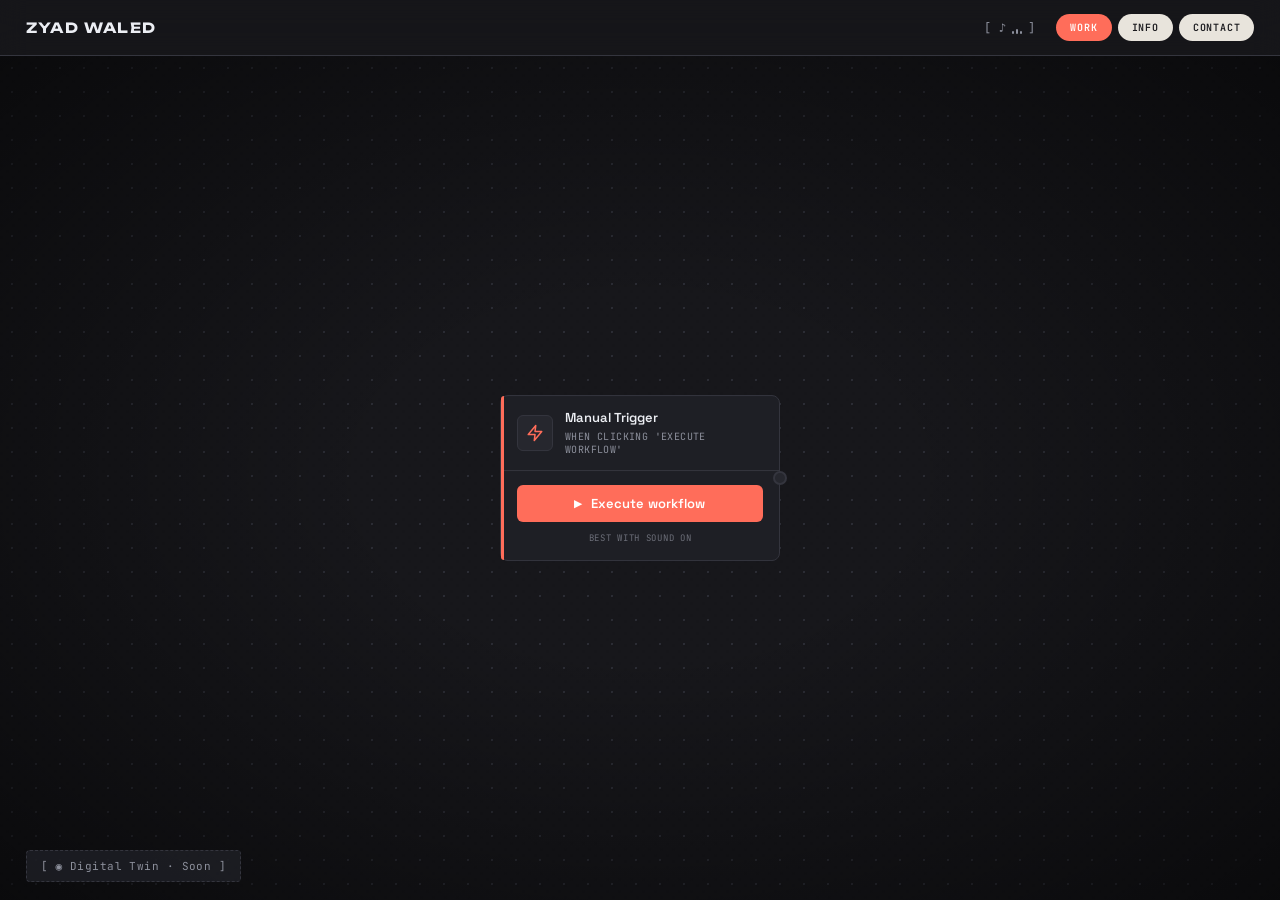
==== index.html @ ae79a102 "Initial portfolio release" ====
<!DOCTYPE html>
<html lang="en">
<head>
  <meta charset="UTF-8">
  <meta name="viewport" content="width=device-width, initial-scale=1.0">
  <title>Zyad Waled — AI Automation for Businesses</title>

  <!-- Google Fonts -->
  <link rel="preconnect" href="https://fonts.googleapis.com">
  <link rel="preconnect" href="https://fonts.gstatic.com" crossorigin>
  <link
    href="https://fonts.googleapis.com/css2?family=JetBrains+Mono:wght@400;600;700&family=Space+Grotesk:wght@400;500;600;700&family=Unbounded:wght@400;600;700&display=swap"
    rel="stylesheet"
  >

  <!-- Design tokens + styles -->
  <link rel="stylesheet" href="css/tokens.css">
  <link rel="stylesheet" href="css/base.css">
  <link rel="stylesheet" href="css/canvas.css">
  <link rel="stylesheet" href="css/ui.css">

  <!-- GSAP 3.12 (animation library) -->
  <script src="https://cdnjs.cloudflare.com/ajax/libs/gsap/3.12.5/gsap.min.js"></script>
</head>
<body>

  <!-- ======== Top bar ======== -->
  <header class="topbar">
    <div class="topbar__left">
      <span class="wordmark">ZYAD WALED</span>
    </div>
    <div class="topbar__right">
      <!-- Sound toggle -->
      <button class="sound-toggle" id="sound-toggle" aria-label="Sound off, click to unmute">
        [ ♪
        <span class="sound-bars">
          <span class="sound-bars__bar"></span>
          <span class="sound-bars__bar"></span>
          <span class="sound-bars__bar"></span>
        </span>
        ]
      </button>

      <!-- Navigation pills -->
      <nav class="nav-pills" aria-label="Main navigation">
        <a class="pill pill--active" id="nav-work" href="#work">WORK</a>
        <a class="pill" id="nav-info" href="#info">INFO</a>
        <a class="pill" id="nav-contact" href="#contact">CONTACT</a>
      </nav>
    </div>
  </header>

  <!-- ======== Canvas ======== -->
  <div class="viewport" id="viewport">
    <!-- Static dither texture overlay (background set from JS) -->
    <div class="dither-overlay" id="dither-overlay"></div>
    <!-- Soft vignette -->
    <div class="vignette"></div>

    <!-- World container (transformed by camera) -->
    <div class="world" id="world">
      <!-- SVG layer for connection lines -->
      <svg class="connections-svg" id="connections-svg" xmlns="http://www.w3.org/2000/svg"></svg>
      <!-- Nodes are appended here by JS -->
    </div>
  </div>

  <!-- ======== Navigation controls (Phase 2) ======== -->
  <button class="nav-btn nav-btn--prev" id="btn-prev" aria-label="Previous node">
    ← Prev
  </button>
  <button class="nav-btn nav-btn--next" id="btn-next" aria-label="Next node">
    Next →
  </button>

  <!-- Progress indicator -->
  <div class="progress-indicator" id="progress-indicator" aria-live="polite">
    01 / 01
  </div>

  <!-- ======== Project Detail View (Phase 3) ======== -->
  <div
    class="project-modal"
    id="project-modal"
    role="dialog"
    aria-modal="true"
    aria-hidden="true"
    aria-labelledby="project-modal-title"
  >
    <div class="project-modal__backdrop" id="project-modal-backdrop"></div>

    <article class="project-modal__card" id="project-modal-card">
      <div class="project-modal__stripe" id="project-modal-stripe"></div>

      <!-- Top bar inside modal -->
      <header class="project-modal__header">
        <div class="project-modal__meta">
          <span class="project-modal__index" id="project-modal-index">[ PROJECT 01 / 04 ]</span>
          <span class="project-modal__status" id="project-modal-status">● Completed workflow</span>
        </div>

        <div class="project-modal__controls">
          <button
            class="project-modal__nav-btn"
            id="project-modal-prev"
            aria-label="Previous project"
          >
            [ ← Prev ]
          </button>
          <button
            class="project-modal__nav-btn"
            id="project-modal-next"
            aria-label="Next project"
          >
            [ Next → ]
          </button>
          <button
            class="project-modal__close"
            id="project-modal-close"
            aria-label="Close project view and return to workflow"
          >
            [ ✕ Close · Esc ]
          </button>
        </div>
      </header>

      <!-- Main content grid: Left = big image area, Right = Problem / Built / Outcome / Stack / CTA -->
      <div class="project-modal__body">
        <!-- Left column: Big image area -->
        <div class="project-modal__media" id="project-modal-media">
          <div class="project-modal__image-placeholder" id="project-modal-placeholder">
            <span class="project-modal__corner project-modal__corner--tl">┌</span>
            <span class="project-modal__corner project-modal__corner--tr">┐</span>
            <span class="project-modal__corner project-modal__corner--bl">└</span>
            <span class="project-modal__corner project-modal__corner--br">┘</span>
            <div class="project-modal__placeholder-inner">
              <span class="project-modal__placeholder-tag">[ PREVIEW ]</span>
              <span class="project-modal__placeholder-label">Image coming soon</span>
            </div>
          </div>
          <img
            class="project-modal__image"
            id="project-modal-image"
            src=""
            alt=""
            hidden
          >
        </div>

        <!-- Right column: Copy + Tech chips + CTA -->
        <div class="project-modal__content">
          <h2 class="project-modal__title" id="project-modal-title">Project Title</h2>

          <div class="project-modal__sections">
            <section class="project-modal__section">
              <h3 class="project-modal__label">Problem</h3>
              <p class="project-modal__text project-modal__text--lead" id="project-modal-problem"></p>
            </section>

            <section class="project-modal__section">
              <h3 class="project-modal__label">What I built</h3>
              <p class="project-modal__text" id="project-modal-built"></p>
            </section>

            <section class="project-modal__section">
              <h3 class="project-modal__label">Outcome</h3>
              <p class="project-modal__text project-modal__text--outcome" id="project-modal-outcome"></p>
            </section>
          </div>

          <!-- De-emphasized tech stack chips -->
          <div class="project-modal__stack-wrap" id="project-modal-stack-wrap">
            <span class="project-modal__stack-label">Tools used</span>
            <div class="project-modal__stack" id="project-modal-stack"></div>
          </div>

          <!-- Call to action row -->
          <div class="project-modal__actions">
            <button class="btn-project-cta" id="project-modal-cta">
              Discuss a similar project →
            </button>
            <a
              class="link-project-code"
              id="project-modal-repo"
              href="#"
              target="_blank"
              rel="noopener noreferrer"
            >
              View code ↗
            </a>
          </div>
        </div>
      </div>
    </article>
  </div>

  <!-- ======== Info & Contact View (Phase 4) ======== -->
  <div
    class="info-view"
    id="info-view"
    role="dialog"
    aria-modal="true"
    aria-hidden="true"
    aria-labelledby="info-view-name"
  >
    <!-- Top bar inside Info view -->
    <div class="info-view__bar">
      <span class="info-view__tag">[ INFO // PROFILE &amp; CONTACT ]</span>
      <button
        class="info-view__close"
        id="info-view-close"
        aria-label="Close Info view and return to workflow"
      >
        [ ← Return to workflow · Esc ]
      </button>
    </div>

    <!-- Scrollable editorial container -->
    <div class="info-view__scroll" id="info-view-scroll">
      <div class="info-view__inner">

        <!-- 01. Hero / About -->
        <section class="info-section info-section--hero" id="info-about-section">
          <span class="info-section__num">[ 01 // ABOUT ]</span>
          <h1 class="info-hero__name" id="info-view-name">ZYAD WALED</h1>
          <p class="info-hero__subtitle" id="info-view-subtitle">AI Automation for Businesses</p>
          <p class="info-hero__lead" id="info-view-lead"></p>
          <div class="info-hero__paragraphs" id="info-view-paragraphs"></div>
        </section>

        <!-- 02. Qualification & Capabilities (2 columns) -->
        <section class="info-section info-section--grid">
          <div class="info-col">
            <span class="info-section__num">[ 02 // QUALIFICATION &amp; BACKGROUND ]</span>
            <h2 class="info-col__heading">Where I Come From</h2>
            <dl class="info-qual-list" id="info-view-qualifications"></dl>
          </div>

          <div class="info-col">
            <span class="info-section__num">[ 03 // WHAT I BUILD ]</span>
            <h2 class="info-col__heading">How I Help Businesses</h2>
            <div class="info-skill-list" id="info-view-skills"></div>
            <div class="info-tools-wrap">
              <span class="info-tools__label">Tools behind the scenes</span>
              <div class="info-tools__chips" id="info-view-tools"></div>
            </div>
          </div>
        </section>

        <!-- 03. Reserved Digital Twin placeholder block -->
        <section class="info-section info-section--twin">
          <div class="info-twin-card">
            <div class="info-twin-card__left">
              <span class="info-section__num">[ 04 // DIGITAL TWIN · RESERVED ]</span>
              <h2 class="info-twin-card__title" id="info-twin-title">Digital Twin — AI Assistant</h2>
              <p class="info-twin-card__desc" id="info-twin-desc"></p>
            </div>
            <div class="info-twin-card__right">
              <span class="info-twin-card__badge" id="info-twin-badge">[ ◉ CHATBOT COMING SOON ]</span>
            </div>
          </div>
        </section>

        <!-- 04. Contact & Elsewhere (2 columns matching goodgrowth mood) -->
        <section class="info-section info-section--contact" id="info-contact-section">
          <div class="info-col">
            <span class="info-section__num">[ 05 // CONTACT ]</span>
            <h2 class="info-contact__heading" id="info-contact-heading">Let’s Automate Your Busywork</h2>
            <p class="info-contact__pitch" id="info-contact-pitch"></p>
            <div class="info-contact__actions">
              <a class="btn-project-cta" id="info-contact-mailto" href="mailto:hello@example.com">
                Send an email →
              </a>
              <button class="info-copy-btn" id="info-copy-email" type="button">
                [ Copy email ]
              </button>
            </div>
          </div>

          <div class="info-col">
            <span class="info-section__num">[ 06 // ELSEWHERE ]</span>
            <h2 class="info-col__heading">Direct Links</h2>
            <ul class="info-elsewhere-list">
              <li>
                <a
                  class="info-elsewhere-link"
                  id="info-link-linkedin"
                  href="https://linkedin.com/in/zyad-waled-4048a33a0"
                  target="_blank"
                  rel="noopener noreferrer"
                >
                  <span>LinkedIn</span>
                  <span class="info-elsewhere-link__arrow">[ Connect ↗ ]</span>
                </a>
              </li>
              <li>
                <a
                  class="info-elsewhere-link"
                  id="info-link-github"
                  href="https://github.com/zyadwaled780-cmd"
                  target="_blank"
                  rel="noopener noreferrer"
                >
                  <span>GitHub</span>
                  <span class="info-elsewhere-link__arrow">[ Repositories ↗ ]</span>
                </a>
              </li>
              <li>
                <a
                  class="info-elsewhere-link"
                  id="info-link-email"
                  href="mailto:hello@example.com"
                >
                  <span>Email</span>
                  <span class="info-elsewhere-link__arrow" id="info-link-email-text">hello@example.com ↗</span>
                </a>
              </li>
            </ul>
          </div>
        </section>

      </div>
    </div>
  </div>

  <!-- ======== Reserved Digital Twin quick button (Phase 4) ======== -->
  <button
    class="btn-twin-shortcut"
    id="btn-twin-shortcut"
    aria-label="Digital Twin AI chatbot placeholder (Coming soon)"
  >
    [ ◉ Digital Twin · Soon ]
  </button>

  <!-- ======== Bottom center controls: Fit workflow + Replay ======== -->
  <div class="bottom-controls">
    <button
      class="btn-overview"
      id="btn-overview"
      aria-label="Zoom out to fit the entire workflow"
    >
      [ ⊞ Fit workflow ]
    </button>
    <button class="btn-replay" id="btn-replay" aria-label="Replay the execution sequence">
      [ replay ]
    </button>
  </div>

  <!-- Screen-reader live region for workflow step announcements -->
  <div class="sr-only" id="sr-announcer" aria-live="polite" aria-atomic="true"></div>

  <!-- ======== App entry ======== -->
  <script type="module" src="js/main.js"></script>
</body>
</html>
---- css/tokens.css ----
/* ========================================
   Design Tokens
   All colors, spacing, typography, and
   animation values as CSS custom properties.
   ======================================== */

:root {
  /* Canvas / Background */
  --bg:           #16161a;
  --grid-dot:     #2a2b33;
  --panel:        #1e1f25;
  --panel-2:      #26272e;
  --border:       #34353e;

  /* Text */
  --text:         #eceef3;
  --text-muted:   #8d909c;

  /* Accent colors */
  --primary:       #ff6d5a;
  --primary-hover: #ff8a7a;
  --accent:        #ea4b71;
  --success:       #2fbf71;

  /* Typography */
  --font-display: 'Unbounded', sans-serif;
  --font-ui:      'Space Grotesk', sans-serif;
  --font-mono:    'JetBrains Mono', monospace;

  /* Layout */
  --topbar-h:     56px;
  --node-w:       280px;
  --node-radius:  8px;

  /* Timing */
  --ease-smooth:  cubic-bezier(0.22, 1, 0.36, 1);
}
---- css/base.css ----
/* ========================================
   Base — Reset, fonts, global styles
   ======================================== */

/* Google Fonts are loaded in index.html */

*, *::before, *::after {
  margin: 0;
  padding: 0;
  box-sizing: border-box;
}

html, body {
  height: 100%;
  overflow: hidden;
  background: var(--bg);
  color: var(--text);
  font-family: var(--font-ui);
  font-size: 16px;
  color-scheme: dark;
  -webkit-font-smoothing: antialiased;
  -moz-osx-font-smoothing: grayscale;
}

/* Subtle dark scrollbars for overlays */
::-webkit-scrollbar {
  width: 6px;
  height: 6px;
}

::-webkit-scrollbar-track {
  background: var(--bg);
}

::-webkit-scrollbar-thumb {
  background: var(--border);
  border-radius: 3px;
}

::-webkit-scrollbar-thumb:hover {
  background: var(--text-muted);
}

button {
  cursor: pointer;
  border: none;
  background: none;
  color: inherit;
  font: inherit;
}

a {
  color: inherit;
  text-decoration: none;
}

/* Visible focus ring for keyboard navigation */
:focus-visible {
  outline: 2px solid var(--primary);
  outline-offset: 3px;
  border-radius: 4px;
}

/* Remove focus ring for mouse clicks */
:focus:not(:focus-visible) {
  outline: none;
}

/* Respect reduced-motion preference */
@media (prefers-reduced-motion: reduce) {
  *, *::before, *::after {
    animation-duration: 0.01ms !important;
    animation-iteration-count: 1 !important;
    transition-duration: 0.01ms !important;
  }
}

/* Utility: screen-reader only */
.sr-only {
  position: absolute;
  width: 1px;
  height: 1px;
  padding: 0;
  margin: -1px;
  overflow: hidden;
  clip: rect(0, 0, 0, 0);
  white-space: nowrap;
  border: 0;
}
---- css/canvas.css ----
/* ========================================
   Canvas — viewport, world, dot grid,
   dither overlay, vignette, nodes, SVG
   ======================================== */

/* --- Viewport (visible area below topbar) --- */
.viewport {
  position: fixed;
  inset: 0;
  top: var(--topbar-h);
  overflow: hidden;
  background: var(--bg);
  cursor: grab;
  touch-action: none;
}

.viewport.viewport--dragging {
  cursor: grabbing;
}

/* --- Dot grid (CSS radial gradient, static) --- */
.viewport::before {
  content: '';
  position: absolute;
  inset: 0;
  background-image: radial-gradient(circle, var(--grid-dot) 1px, transparent 1px);
  background-size: 24px 24px;
  pointer-events: none;
  z-index: 0;
}

/* --- Dither / halftone noise overlay --- */
/* Background image set from JS (Bayer canvas rendered once) */
.dither-overlay {
  position: absolute;
  inset: 0;
  pointer-events: none;
  opacity: 0.035;
  z-index: 1;
  mix-blend-mode: overlay;
}

/* --- Soft vignette --- */
.vignette {
  position: absolute;
  inset: 0;
  pointer-events: none;
  z-index: 2;
  background: radial-gradient(
    ellipse 70% 70% at 50% 50%,
    transparent 30%,
    rgba(0, 0, 0, 0.55) 100%
  );
}

/* --- World container (moved by camera) --- */
.world {
  position: absolute;
  top: 0;
  left: 0;
  width: 0;
  height: 0;
  will-change: transform;
  transform-origin: 0 0;
  z-index: 3;
}

/* --- SVG connections layer --- */
.connections-svg {
  position: absolute;
  top: 0;
  left: 0;
  width: 1px;
  height: 1px;
  overflow: visible;
  pointer-events: none;
  z-index: 5;
}

/* ========================================
   Node cards — shared base
   ======================================== */

.node {
  position: absolute;
  width: var(--node-w);
  background: var(--panel);
  border: 1.5px solid var(--border);
  border-radius: var(--node-radius);
  z-index: 10;
  user-select: none;
  cursor: pointer;
  transition: border-color 0.3s ease;
  /* Centering handled by GSAP (xPercent/yPercent) */
}

/* Active node highlight */
.node--active {
  border-color: var(--primary);
  box-shadow: 0 0 30px rgba(255, 109, 90, 0.08);
}

.node:hover:not(.node--active) {
  border-color: rgba(255, 109, 90, 0.45);
}

/* --- Colored left accent stripe --- */
.node__stripe {
  position: absolute;
  left: 0;
  top: 0;
  bottom: 0;
  width: 3px;
  border-radius: var(--node-radius) 0 0 var(--node-radius);
  background: var(--primary);
}

.node__stripe--accent {
  background: var(--accent);
}

.node__stripe--muted {
  background: var(--text-muted);
}

.node--ghost .node__stripe {
  background: var(--text-muted);
}

/* --- Node header --- */
.node__header {
  display: flex;
  align-items: center;
  gap: 12px;
  padding: 14px 16px;
}

.node__icon {
  width: 36px;
  height: 36px;
  border-radius: 6px;
  background: var(--panel-2);
  border: 1px solid var(--border);
  display: flex;
  align-items: center;
  justify-content: center;
  font-size: 16px;
  flex-shrink: 0;
  color: var(--primary);
}

.node__icon--accent {
  color: var(--accent);
}

.node--ghost .node__icon {
  color: var(--text-muted);
}

.node__info {
  min-width: 0;
}

.node__title {
  font-family: var(--font-ui);
  font-size: clamp(13px, 1vw, 14px);
  font-weight: 600;
  color: var(--text);
  line-height: 1.3;
}

.node__subtitle {
  font-family: var(--font-mono);
  font-size: 10px;
  color: var(--text-muted);
  margin-top: 3px;
  text-transform: uppercase;
  letter-spacing: 0.04em;
  line-height: 1.3;
}

/* --- Node body --- */
.node__body {
  padding: 14px 16px 16px;
  border-top: 1px solid var(--border);
}

/* State containers — toggled in JS */
.node__state { display: none; }
.node__state--active { display: block; }

/* ========================================
   Trigger node (Phase 1 styles)
   ======================================== */

/* --- Execute button --- */
.btn-execute {
  display: flex;
  align-items: center;
  justify-content: center;
  gap: 8px;
  width: 100%;
  padding: 10px 20px;
  background: var(--primary);
  color: #fff;
  font-family: var(--font-ui);
  font-size: 13px;
  font-weight: 600;
  border-radius: 6px;
  transition: background 0.2s ease, transform 0.1s ease;
  letter-spacing: 0.01em;
}

.btn-execute:hover {
  background: var(--primary-hover);
}

.btn-execute:active {
  transform: scale(0.97);
}

.btn-execute__icon {
  font-size: 10px;
}

/* --- Hint text --- */
.trigger-hint {
  text-align: center;
  margin-top: 10px;
  font-family: var(--font-mono);
  font-size: 9px;
  color: var(--text-muted);
  text-transform: uppercase;
  letter-spacing: 0.08em;
  opacity: 0.7;
}

/* --- Counter (running state) --- */
.node__counter {
  font-family: var(--font-mono);
  font-size: 28px;
  font-weight: 700;
  color: var(--primary);
  text-align: center;
  letter-spacing: 0.08em;
  padding: 4px 0;
}

/* --- Success state --- */
.node__success-content {
  display: flex;
  align-items: center;
  justify-content: center;
  gap: 12px;
  padding: 4px 0;
}

.node__check {
  width: 28px;
  height: 28px;
  border-radius: 50%;
  background: rgba(47, 191, 113, 0.15);
  color: var(--success);
  display: flex;
  align-items: center;
  justify-content: center;
  font-size: 14px;
  font-weight: 700;
}

.node__badge {
  display: inline-flex;
  align-items: center;
  gap: 4px;
  padding: 4px 10px;
  background: rgba(47, 191, 113, 0.12);
  color: var(--success);
  font-family: var(--font-mono);
  font-size: 10px;
  text-transform: uppercase;
  letter-spacing: 0.04em;
  border-radius: 4px;
}

/* ========================================
   Intro node — "Who I Am"
   ======================================== */

.node--intro {
  width: 380px; /* wider to fit pitch text */
}

.intro__title {
  font-family: var(--font-display);
  font-size: clamp(16px, 1.3vw, 20px);
  font-weight: 600;
  color: var(--text);
  margin-bottom: 12px;
  line-height: 1.3;
}

.intro__pitch {
  margin-bottom: 12px;
}

.intro__paragraph {
  font-family: var(--font-ui);
  font-size: clamp(11px, 0.85vw, 13px);
  color: var(--text-muted);
  line-height: 1.65;
  margin-bottom: 10px;
}

.intro__paragraph:last-child {
  margin-bottom: 0;
}

.intro__credential {
  font-family: var(--font-mono);
  font-size: 9px;
  color: var(--text-muted);
  text-transform: uppercase;
  letter-spacing: 0.04em;
  line-height: 1.5;
  margin-bottom: 14px;
  opacity: 0.7;
}

/* ========================================
   Hub node — "My Work"
   ======================================== */

.node--hub {
  /* Same width as standard nodes */
}

/* ========================================
   Project nodes
   ======================================== */

.node--project {
  width: 300px;
}

.project__status {
  display: inline-flex;
  align-items: center;
  gap: 6px;
  font-family: var(--font-mono);
  font-size: 9px;
  color: var(--text-muted);
  text-transform: uppercase;
  letter-spacing: 0.05em;
  margin-bottom: 10px;
  opacity: 0.8;
}

.project__problem {
  font-family: var(--font-ui);
  font-size: clamp(11px, 0.85vw, 13px);
  color: var(--text-muted);
  line-height: 1.55;
  margin-bottom: 12px;
}

/* Image placeholder — dithered pattern */
.project__image-placeholder {
  width: 100%;
  height: 100px;
  border-radius: 6px;
  background: var(--panel-2);
  border: 1px dashed var(--border);
  display: flex;
  align-items: center;
  justify-content: center;
  margin-bottom: 12px;
  position: relative;
  overflow: hidden;
}

/* Dithered texture on placeholder (using CSS pattern) */
.project__image-placeholder::before {
  content: '';
  position: absolute;
  inset: 0;
  background-image:
    radial-gradient(circle, var(--border) 1px, transparent 1px);
  background-size: 6px 6px;
  opacity: 0.5;
}

.project__image-label {
  font-family: var(--font-mono);
  font-size: 9px;
  color: var(--text-muted);
  text-transform: uppercase;
  letter-spacing: 0.06em;
  position: relative;
  z-index: 1;
}

/* Coming-soon muted appearance (not opacity — GSAP controls opacity) */
.node--coming-soon .node__body {
  opacity: 0.55;
}


/* ========================================
   Let's Talk & Digital Twin nodes
   ======================================== */

.node--talk {
  /* Standard width */
}

.node--digital-twin {
  border-style: dashed;
}

.node__icon--muted {
  color: var(--text-muted);
}

.btn-digital-twin {
  font-family: var(--font-mono);
  font-size: 11px;
  color: var(--text-muted);
  border-style: dashed;
  letter-spacing: 0.04em;
}

.talk__text {
  font-family: var(--font-ui);
  font-size: clamp(11px, 0.85vw, 13px);
  color: var(--text-muted);
  line-height: 1.55;
  margin-bottom: 14px;
}

/* ========================================
   Shared node action button
   ======================================== */

.btn-node-action {
  display: flex;
  align-items: center;
  justify-content: center;
  width: 100%;
  padding: 9px 16px;
  background: var(--panel-2);
  color: var(--text);
  font-family: var(--font-ui);
  font-size: 12px;
  font-weight: 500;
  border: 1px solid var(--border);
  border-radius: 6px;
  cursor: pointer;
  transition: background 0.2s ease, border-color 0.2s ease, transform 0.1s ease;
  letter-spacing: 0.01em;
}

.btn-node-action:hover {
  background: var(--border);
  border-color: var(--text-muted);
}

.btn-node-action:active {
  transform: scale(0.97);
}

/* Contact button gets accent color */
.btn-contact {
  background: var(--accent);
  color: #fff;
  border-color: var(--accent);
}

.btn-contact:hover {
  background: #d8416a;
  border-color: #d8416a;
}

/* ========================================
   Connection handles
   ======================================== */

/* --- Output handle (right side) --- */
.node__handle {
  position: absolute;
  right: -8px;
  top: 50%;
  transform: translateY(-50%);
  width: 14px;
  height: 14px;
  border-radius: 50%;
  background: var(--panel-2);
  border: 2px solid var(--border);
  z-index: 11;
  transition: border-color 0.3s ease, background 0.3s ease;
}

.node__handle--input {
  right: auto;
  left: -8px;
}

/* ========================================
   Node running / success states
   ======================================== */

.node--running {
  border-color: var(--primary);
  box-shadow: 0 0 24px rgba(255, 109, 90, 0.12),
              0 0 60px rgba(255, 109, 90, 0.05);
}

.node--running .node__handle {
  border-color: var(--primary);
}

.node--success {
  border-color: var(--success);
  box-shadow: 0 0 24px rgba(47, 191, 113, 0.12),
              0 0 60px rgba(47, 191, 113, 0.05);
}

.node--success .node__handle {
  border-color: var(--success);
  background: var(--success);
}

.node--success .node__counter {
  color: var(--success);
}

/* --- Ghost / placeholder node --- */
.node--ghost {
  opacity: 0;
  border-style: dashed;
  border-color: var(--border);
}

/* --- Running pulse animation (CSS, toggled by class) --- */
@keyframes nodePulse {
  0%, 100% { box-shadow: 0 0 20px rgba(255, 109, 90, 0.10); }
  50%      { box-shadow: 0 0 35px rgba(255, 109, 90, 0.22); }
}

.node--running {
  animation: nodePulse 1s ease-in-out infinite;
}
---- css/ui.css ----
/* ========================================
   UI — Top bar, nav pills, sound toggle,
   replay button, nav buttons, progress
   ======================================== */

/* --- Top bar --- */
.topbar {
  position: fixed;
  top: 0;
  left: 0;
  right: 0;
  height: var(--topbar-h);
  display: flex;
  align-items: center;
  justify-content: space-between;
  padding: 0 clamp(16px, 2vw, 28px);
  background: rgba(22, 22, 26, 0.82);
  backdrop-filter: blur(14px);
  -webkit-backdrop-filter: blur(14px);
  border-bottom: 1px solid var(--border);
  z-index: 100;
}

.topbar__left {
  display: flex;
  align-items: center;
}

.topbar__right {
  display: flex;
  align-items: center;
  gap: clamp(8px, 1vw, 14px);
}

/* --- Wordmark (typographic logo) --- */
.wordmark {
  font-family: var(--font-display);
  font-size: clamp(13px, 1.1vw, 17px);
  font-weight: 700;
  letter-spacing: 0.1em;
  color: var(--text);
  white-space: nowrap;
  cursor: pointer;
}

/* --- Sound toggle [ ♪ ] --- */
.sound-toggle {
  font-family: var(--font-mono);
  font-size: 12px;
  color: var(--text-muted);
  padding: 6px 8px;
  border-radius: 4px;
  transition: color 0.25s ease;
  letter-spacing: 0.02em;
  display: flex;
  align-items: center;
  gap: 6px;
  white-space: nowrap;
}

.sound-toggle:hover {
  color: var(--text);
}

.sound-toggle--on {
  color: var(--primary);
}

.sound-toggle--on:hover {
  color: var(--primary-hover);
}

/* Animated sound bars */
.sound-bars {
  display: inline-flex;
  align-items: flex-end;
  gap: 2px;
  height: 12px;
}

.sound-bars__bar {
  width: 2px;
  background: currentColor;
  border-radius: 1px;
  transition: height 0.2s ease;
}

/* Static heights when off */
.sound-bars__bar:nth-child(1) { height: 3px; }
.sound-bars__bar:nth-child(2) { height: 5px; }
.sound-bars__bar:nth-child(3) { height: 3px; }

/* Animated when on */
.sound-toggle--on .sound-bars__bar {
  animation: barBounce 0.7s ease-in-out infinite alternate;
}

.sound-toggle--on .sound-bars__bar:nth-child(1) {
  animation-delay: 0s;
}
.sound-toggle--on .sound-bars__bar:nth-child(2) {
  animation-delay: 0.15s;
}
.sound-toggle--on .sound-bars__bar:nth-child(3) {
  animation-delay: 0.3s;
}

@keyframes barBounce {
  0%   { height: 3px; }
  100% { height: 12px; }
}

/* --- Nav pills (cream buttons) --- */
.nav-pills {
  display: flex;
  gap: 6px;
}

.pill {
  font-family: var(--font-mono);
  font-size: 10px;
  font-weight: 600;
  text-transform: uppercase;
  letter-spacing: 0.08em;
  padding: 7px 14px;
  border-radius: 100px;
  background: #e8e4dc;
  color: #1a1a1e;
  transition: background 0.2s ease, transform 0.12s ease;
  white-space: nowrap;
  cursor: pointer;
}

.pill:hover {
  background: #f5f2ec;
}

.pill:active {
  transform: scale(0.96);
}

.pill--active {
  background: var(--primary);
  color: #fff;
}

.pill--active:hover {
  background: var(--primary-hover);
}

/* --- Bottom controls (Overview + Replay) --- */
.bottom-controls {
  position: fixed;
  bottom: clamp(16px, 2vh, 28px);
  left: 50%;
  transform: translateX(-50%);
  display: flex;
  align-items: center;
  gap: 10px;
  z-index: 50;
  pointer-events: none;
}

.btn-overview,
.btn-replay {
  font-family: var(--font-mono);
  font-size: 11px;
  color: var(--text-muted);
  padding: 8px 16px;
  border: 1px solid var(--border);
  border-radius: 4px;
  background: rgba(30, 31, 37, 0.9);
  transition: color 0.2s ease, border-color 0.2s ease, background 0.2s ease, opacity 0.4s ease;
  letter-spacing: 0.04em;
  opacity: 0;
  pointer-events: none;
  white-space: nowrap;
}

.btn-overview--visible,
.btn-replay--visible {
  opacity: 1;
  pointer-events: auto;
}

.btn-overview:hover,
.btn-replay:hover {
  color: var(--text);
  border-color: var(--text-muted);
  background: var(--panel-2);
}

.btn-overview--active {
  color: var(--primary);
  border-color: var(--primary);
}

/* ========================================
   Navigation buttons (Phase 2)
   ======================================== */

.nav-btn {
  position: fixed;
  top: 50%;
  transform: translateY(-50%);
  font-family: var(--font-mono);
  font-size: 11px;
  color: var(--text-muted);
  padding: 12px 16px;
  border: 1px solid var(--border);
  border-radius: 6px;
  background: var(--panel);
  z-index: 50;
  transition: color 0.2s ease, border-color 0.2s ease,
              background 0.2s ease, opacity 0.4s ease;
  letter-spacing: 0.04em;
  opacity: 0;
  pointer-events: none;
  cursor: pointer;
}

.nav-btn--visible {
  opacity: 1;
  pointer-events: auto;
}

.nav-btn:hover:not(:disabled) {
  color: var(--text);
  border-color: var(--text-muted);
  background: var(--panel-2);
}

.nav-btn:active:not(:disabled) {
  transform: translateY(-50%) scale(0.96);
}

.nav-btn:disabled {
  opacity: 0.28;
  cursor: default;
  pointer-events: none;
}

.nav-btn--prev {
  left: clamp(12px, 1.5vw, 24px);
}

.nav-btn--next {
  right: clamp(12px, 1.5vw, 24px);
}

/* ========================================
   Progress indicator (Phase 2)
   ======================================== */

.progress-indicator {
  position: fixed;
  bottom: clamp(16px, 2vh, 28px);
  right: clamp(16px, 2vw, 28px);
  font-family: var(--font-mono);
  font-size: 11px;
  color: var(--text-muted);
  letter-spacing: 0.08em;
  z-index: 50;
  opacity: 0;
  transition: opacity 0.4s ease;
  pointer-events: none;
}

.progress--visible {
  opacity: 1;
}

/* ========================================
   Project Detail View (Phase 3)
   Fills most of the screen below the topbar
   ======================================== */

.project-modal {
  position: fixed;
  inset: 0;
  top: var(--topbar-h);
  z-index: 85;
  display: flex;
  align-items: center;
  justify-content: center;
  padding: clamp(20px, 3vh, 44px) clamp(24px, 4vw, 64px);
  pointer-events: none;
  visibility: hidden;
}

.project-modal--open {
  pointer-events: auto;
  visibility: visible;
}

.project-modal__backdrop {
  position: absolute;
  inset: 0;
  background: rgba(14, 14, 18, 0.8);
  backdrop-filter: blur(8px);
  -webkit-backdrop-filter: blur(8px);
  opacity: 0;
}

.project-modal__card {
  position: relative;
  width: min(1260px, 92vw);
  max-height: calc(100vh - var(--topbar-h) - clamp(40px, 6vh, 88px));
  background: var(--panel);
  border: 1.5px solid var(--border);
  border-radius: 10px;
  box-shadow: 0 28px 80px rgba(0, 0, 0, 0.65),
              0 0 40px rgba(255, 109, 90, 0.05);
  display: flex;
  flex-direction: column;
  overflow: hidden;
  z-index: 1;
  opacity: 0;
  will-change: transform, opacity;
}

/* Left accent stripe */
.project-modal__stripe {
  position: absolute;
  left: 0;
  top: 0;
  bottom: 0;
  width: 4px;
  background: var(--primary);
  z-index: 2;
}

.project-modal__stripe--muted {
  background: var(--text-muted);
}

/* --- Header bar inside modal --- */
.project-modal__header {
  display: flex;
  align-items: center;
  justify-content: space-between;
  gap: 16px;
  padding: 14px clamp(20px, 2.4vw, 32px);
  border-bottom: 1px solid var(--border);
  background: rgba(38, 39, 46, 0.45);
  flex-shrink: 0;
}

.project-modal__meta {
  display: flex;
  align-items: center;
  gap: 14px;
}

.project-modal__index {
  font-family: var(--font-mono);
  font-size: 11px;
  font-weight: 600;
  color: var(--text);
  letter-spacing: 0.06em;
  text-transform: uppercase;
}

.project-modal__status {
  font-family: var(--font-mono);
  font-size: 10px;
  letter-spacing: 0.05em;
  text-transform: uppercase;
  padding: 3px 9px;
  border-radius: 4px;
}

.project-modal__status--active {
  color: var(--success);
  background: rgba(47, 191, 113, 0.12);
}

.project-modal__status--muted {
  color: var(--text-muted);
  background: rgba(141, 144, 156, 0.12);
}

.project-modal__controls {
  display: flex;
  align-items: center;
  gap: 8px;
}

.project-modal__nav-btn,
.project-modal__close {
  font-family: var(--font-mono);
  font-size: 11px;
  color: var(--text-muted);
  padding: 6px 10px;
  border-radius: 4px;
  border: 1px solid transparent;
  transition: color 0.2s ease, border-color 0.2s ease, background 0.2s ease;
  letter-spacing: 0.04em;
  white-space: nowrap;
}

.project-modal__nav-btn:hover:not(:disabled),
.project-modal__close:hover {
  color: var(--text);
  border-color: var(--border);
  background: var(--panel-2);
}

.project-modal__nav-btn:disabled {
  opacity: 0.32;
  cursor: default;
}

.project-modal__close {
  color: var(--text);
  border-color: var(--border);
}

.project-modal__close:hover {
  border-color: var(--primary);
  color: var(--primary);
}

/* --- Two-column body --- */
.project-modal__body {
  display: grid;
  grid-template-columns: 1.08fr 1fr;
  gap: clamp(24px, 3vw, 44px);
  padding: clamp(22px, 3vh, 36px) clamp(22px, 2.8vw, 38px);
  overflow-y: auto;
  align-items: stretch;
}

/* --- Left column: Big image area --- */
.project-modal__media {
  display: flex;
  min-height: clamp(280px, 44vh, 460px);
}

.project-modal__image-placeholder {
  position: relative;
  width: 100%;
  height: 100%;
  min-height: clamp(280px, 44vh, 460px);
  border-radius: 8px;
  background-color: var(--panel-2);
  border: 1px dashed var(--border);
  display: flex;
  align-items: center;
  justify-content: center;
  overflow: hidden;
}

/* Dithered halftone dot matrix inside placeholder */
.project-modal__image-placeholder::before {
  content: '';
  position: absolute;
  inset: 0;
  background-image:
    radial-gradient(circle, var(--border) 1.25px, transparent 1.25px),
    radial-gradient(circle, rgba(255, 109, 90, 0.14) 1px, transparent 1px);
  background-size: 8px 8px, 16px 16px;
  background-position: 0 0, 4px 4px;
  opacity: 0.7;
}

.project-modal__corner {
  position: absolute;
  font-family: var(--font-mono);
  font-size: 13px;
  color: var(--text-muted);
  opacity: 0.55;
  line-height: 1;
  z-index: 1;
}

.project-modal__corner--tl { top: 12px; left: 14px; }
.project-modal__corner--tr { top: 12px; right: 14px; }
.project-modal__corner--bl { bottom: 12px; left: 14px; }
.project-modal__corner--br { bottom: 12px; right: 14px; }

.project-modal__placeholder-inner {
  position: relative;
  z-index: 1;
  display: flex;
  flex-direction: column;
  align-items: center;
  gap: 8px;
  padding: 16px 24px;
  background: rgba(22, 22, 26, 0.82);
  border: 1px solid var(--border);
  border-radius: 6px;
}

.project-modal__placeholder-tag {
  font-family: var(--font-mono);
  font-size: 10px;
  color: var(--primary);
  letter-spacing: 0.08em;
}

.project-modal__placeholder-label {
  font-family: var(--font-mono);
  font-size: 11px;
  color: var(--text-muted);
  text-transform: uppercase;
  letter-spacing: 0.08em;
}

.project-modal__image {
  width: 100%;
  height: 100%;
  object-fit: cover;
  border-radius: 8px;
  border: 1px solid var(--border);
}

/* --- Right column: Copy + Tech chips + CTA --- */
.project-modal__content {
  display: flex;
  flex-direction: column;
  justify-content: space-between;
  gap: clamp(16px, 2.2vh, 24px);
}

.project-modal__title {
  font-family: var(--font-display);
  font-size: clamp(20px, 2vw, 28px);
  font-weight: 700;
  color: var(--text);
  line-height: 1.25;
  letter-spacing: -0.01em;
}

.project-modal__sections {
  display: flex;
  flex-direction: column;
  gap: clamp(14px, 1.8vh, 20px);
}

.project-modal__section {
  padding-left: 12px;
  border-left: 2px solid var(--border);
}

.project-modal__label {
  font-family: var(--font-mono);
  font-size: 10px;
  font-weight: 600;
  color: var(--primary);
  text-transform: uppercase;
  letter-spacing: 0.08em;
  margin-bottom: 5px;
}

.project-modal__text {
  font-family: var(--font-ui);
  font-size: clamp(13px, 0.95vw, 15px);
  color: var(--text-muted);
  line-height: 1.6;
}

.project-modal__text--lead {
  color: var(--text);
  font-weight: 500;
}

.project-modal__text--outcome {
  color: var(--text-muted);
}

/* --- De-emphasized tech stack chips --- */
.project-modal__stack-wrap {
  display: flex;
  flex-wrap: wrap;
  align-items: center;
  gap: 8px;
  padding-top: 6px;
  border-top: 1px solid rgba(52, 53, 62, 0.6);
}

.project-modal__stack-label {
  font-family: var(--font-mono);
  font-size: 9px;
  color: var(--text-muted);
  text-transform: uppercase;
  letter-spacing: 0.06em;
  opacity: 0.7;
  margin-right: 4px;
}

.project-modal__stack {
  display: flex;
  flex-wrap: wrap;
  gap: 6px;
}

.project-modal__chip {
  font-family: var(--font-mono);
  font-size: 10px;
  color: var(--text-muted);
  background: var(--panel-2);
  border: 1px solid var(--border);
  border-radius: 4px;
  padding: 3px 8px;
  letter-spacing: 0.03em;
  opacity: 0.8;
}

/* --- Actions: Primary CTA + Secondary View code link --- */
.project-modal__actions {
  display: flex;
  align-items: center;
  flex-wrap: wrap;
  gap: 18px;
  padding-top: 4px;
}

.btn-project-cta {
  padding: 12px 22px;
  background: var(--primary);
  color: #fff;
  font-family: var(--font-ui);
  font-size: 13px;
  font-weight: 600;
  border-radius: 6px;
  letter-spacing: 0.01em;
  transition: background 0.2s ease, transform 0.1s ease;
}

.btn-project-cta:hover {
  background: var(--primary-hover);
}

.btn-project-cta:active {
  transform: scale(0.97);
}

.link-project-code {
  font-family: var(--font-mono);
  font-size: 11px;
  color: var(--text-muted);
  text-transform: uppercase;
  letter-spacing: 0.06em;
  padding: 6px 4px;
  border-bottom: 1px solid transparent;
  transition: color 0.2s ease, border-color 0.2s ease;
}

.link-project-code:hover {
  color: var(--text);
  border-color: var(--text-muted);
}

/* ========================================
   Reserved Digital Twin quick button (Phase 4)
   ======================================== */

.btn-twin-shortcut {
  position: fixed;
  bottom: clamp(16px, 2vh, 28px);
  left: clamp(16px, 2vw, 28px);
  font-family: var(--font-mono);
  font-size: 11px;
  color: var(--text-muted);
  padding: 8px 14px;
  border: 1px dashed var(--border);
  border-radius: 4px;
  background: rgba(30, 31, 37, 0.85);
  z-index: 50;
  letter-spacing: 0.04em;
  transition: color 0.2s ease, border-color 0.2s ease, background 0.2s ease;
}

.btn-twin-shortcut:hover {
  color: var(--text);
  border-color: var(--primary);
  background: var(--panel-2);
}

/* ========================================
   Info & Contact View (Phase 4)
   Editorial full-screen overlay below topbar
   ======================================== */

.info-view {
  position: fixed;
  inset: 0;
  top: var(--topbar-h);
  z-index: 90;
  background: var(--bg);
  background-image: radial-gradient(circle, var(--grid-dot) 1px, transparent 1px);
  background-size: 24px 24px;
  display: flex;
  flex-direction: column;
  opacity: 0;
  pointer-events: none;
  visibility: hidden;
  will-change: transform, opacity;
}

.info-view--open {
  pointer-events: auto;
  visibility: visible;
}

/* Sticky top control bar inside Info view */
.info-view__bar {
  display: flex;
  align-items: center;
  justify-content: space-between;
  padding: 14px clamp(24px, 4vw, 64px);
  background: rgba(22, 22, 26, 0.88);
  backdrop-filter: blur(10px);
  -webkit-backdrop-filter: blur(10px);
  border-bottom: 1px solid var(--border);
  flex-shrink: 0;
}

.info-view__tag {
  font-family: var(--font-mono);
  font-size: 11px;
  color: var(--primary);
  letter-spacing: 0.08em;
  text-transform: uppercase;
}

.info-view__close {
  font-family: var(--font-mono);
  font-size: 11px;
  color: var(--text);
  padding: 6px 12px;
  border: 1px solid var(--border);
  border-radius: 4px;
  background: var(--panel);
  letter-spacing: 0.04em;
  transition: color 0.2s ease, border-color 0.2s ease, background 0.2s ease;
}

.info-view__close:hover {
  color: var(--primary);
  border-color: var(--primary);
  background: var(--panel-2);
}

/* Scrollable body */
.info-view__scroll {
  position: relative;
  flex: 1;
  overflow-y: auto;
  padding: clamp(32px, 5vh, 64px) clamp(24px, 4vw, 64px) clamp(64px, 8vh, 110px);
}

.info-view__inner {
  max-width: 1120px;
  margin: 0 auto;
  display: flex;
  flex-direction: column;
  gap: clamp(36px, 5vh, 60px);
}

.info-section {
  padding-bottom: clamp(32px, 4.5vh, 52px);
  border-bottom: 1px solid var(--border);
}

.info-section:last-child {
  border-bottom: none;
  padding-bottom: 0;
}

.info-section__num {
  display: inline-block;
  font-family: var(--font-mono);
  font-size: 10px;
  font-weight: 600;
  color: var(--primary);
  letter-spacing: 0.08em;
  text-transform: uppercase;
  margin-bottom: 14px;
}

/* --- 01. Hero / About --- */
.info-hero__name {
  font-family: var(--font-display);
  font-size: clamp(32px, 4.4vw, 60px);
  font-weight: 700;
  color: var(--text);
  letter-spacing: 0.03em;
  line-height: 1.08;
  margin-bottom: 10px;
}

.info-hero__subtitle {
  font-family: var(--font-ui);
  font-size: clamp(16px, 1.5vw, 22px);
  font-weight: 500;
  color: var(--primary);
  margin-bottom: 24px;
}

.info-hero__lead {
  font-family: var(--font-ui);
  font-size: clamp(17px, 1.4vw, 22px);
  font-weight: 500;
  color: var(--text);
  line-height: 1.5;
  max-width: 820px;
  margin-bottom: 20px;
}

.info-hero__paragraphs {
  display: grid;
  grid-template-columns: 1fr 1fr;
  gap: clamp(20px, 3vw, 40px);
}

.info-hero__p {
  font-family: var(--font-ui);
  font-size: clamp(14px, 1vw, 16px);
  color: var(--text-muted);
  line-height: 1.7;
}

/* --- 02 & 03. Two-column grids --- */
.info-section--grid,
.info-section--contact {
  display: grid;
  grid-template-columns: 1fr 1fr;
  gap: clamp(28px, 4vw, 56px);
}

.info-col__heading {
  font-family: var(--font-display);
  font-size: clamp(18px, 1.5vw, 23px);
  font-weight: 600;
  color: var(--text);
  margin-bottom: 20px;
}

.info-qual-list {
  display: flex;
  flex-direction: column;
  gap: 14px;
}

.info-qual-item {
  padding: 12px 16px;
  background: var(--panel);
  border: 1px solid var(--border);
  border-radius: 6px;
}

.info-qual-item__label {
  font-family: var(--font-mono);
  font-size: 10px;
  color: var(--text-muted);
  text-transform: uppercase;
  letter-spacing: 0.06em;
  margin-bottom: 4px;
}

.info-qual-item__value {
  font-family: var(--font-ui);
  font-size: 14px;
  font-weight: 500;
  color: var(--text);
}

.info-skill-list {
  display: flex;
  flex-direction: column;
  gap: 14px;
  margin-bottom: 20px;
}

.info-skill-item {
  padding-left: 14px;
  border-left: 2px solid var(--primary);
}

.info-skill-item__title {
  font-family: var(--font-ui);
  font-size: 14px;
  font-weight: 600;
  color: var(--text);
  margin-bottom: 3px;
}

.info-skill-item__detail {
  font-family: var(--font-ui);
  font-size: 13px;
  color: var(--text-muted);
  line-height: 1.55;
}

.info-tools-wrap {
  display: flex;
  flex-wrap: wrap;
  align-items: center;
  gap: 8px;
  padding-top: 12px;
  border-top: 1px solid rgba(52, 53, 62, 0.6);
}

.info-tools__label {
  font-family: var(--font-mono);
  font-size: 10px;
  color: var(--text-muted);
  text-transform: uppercase;
  letter-spacing: 0.06em;
}

.info-tools__chips {
  display: flex;
  flex-wrap: wrap;
  gap: 6px;
}

/* --- 04. Reserved Digital Twin Card --- */
.info-twin-card {
  display: flex;
  align-items: center;
  justify-content: space-between;
  gap: 24px;
  padding: clamp(20px, 2.5vh, 28px) clamp(22px, 2.5vw, 32px);
  background: var(--panel);
  border: 1.5px dashed var(--border);
  border-radius: 8px;
}

.info-twin-card__title {
  font-family: var(--font-display);
  font-size: clamp(16px, 1.3vw, 20px);
  color: var(--text);
  margin-bottom: 6px;
}

.info-twin-card__desc {
  font-family: var(--font-ui);
  font-size: 14px;
  color: var(--text-muted);
  line-height: 1.6;
  max-width: 640px;
}

.info-twin-card__badge {
  font-family: var(--font-mono);
  font-size: 11px;
  color: var(--text-muted);
  padding: 10px 16px;
  background: var(--panel-2);
  border: 1px solid var(--border);
  border-radius: 6px;
  white-space: nowrap;
  letter-spacing: 0.05em;
}

/* --- 05 & 06. Contact & Elsewhere --- */
.info-contact__heading {
  font-family: var(--font-display);
  font-size: clamp(20px, 1.8vw, 28px);
  font-weight: 700;
  color: var(--text);
  line-height: 1.25;
  margin-bottom: 12px;
}

.info-contact__pitch {
  font-family: var(--font-ui);
  font-size: 15px;
  color: var(--text-muted);
  line-height: 1.65;
  margin-bottom: 22px;
}

.info-contact__actions {
  display: flex;
  align-items: center;
  flex-wrap: wrap;
  gap: 14px;
}

.info-copy-btn {
  font-family: var(--font-mono);
  font-size: 11px;
  color: var(--text-muted);
  padding: 11px 16px;
  border: 1px solid var(--border);
  border-radius: 6px;
  background: var(--panel);
  letter-spacing: 0.04em;
  transition: color 0.2s ease, border-color 0.2s ease;
}

.info-copy-btn:hover {
  color: var(--text);
  border-color: var(--text-muted);
}

.info-elsewhere-list {
  list-style: none;
  display: flex;
  flex-direction: column;
  gap: 10px;
}

.info-elsewhere-link {
  display: flex;
  align-items: center;
  justify-content: space-between;
  padding: 14px 18px;
  background: var(--panel);
  border: 1px solid var(--border);
  border-radius: 6px;
  font-family: var(--font-ui);
  font-size: 14px;
  font-weight: 500;
  color: var(--text);
  transition: border-color 0.2s ease, background 0.2s ease;
}

.info-elsewhere-link:hover {
  border-color: var(--primary);
  background: var(--panel-2);
}

.info-elsewhere-link__arrow {
  font-family: var(--font-mono);
  font-size: 11px;
  color: var(--text-muted);
  letter-spacing: 0.04em;
}

.info-elsewhere-link:hover .info-elsewhere-link__arrow {
  color: var(--primary);
}

/* ========================================
   Phase 6 — Responsive & Mobile Layout
   Desktop (> 900px) remains untouched
   ======================================== */

@media (max-width: 900px) {
  .project-modal {
    padding: 12px;
  }

  .project-modal__card {
    width: 100%;
    max-height: calc(100dvh - var(--topbar-h) - 24px);
  }

  .project-modal__header {
    flex-wrap: wrap;
    gap: 10px;
    padding: 12px 16px;
  }

  .project-modal__body {
    grid-template-columns: 1fr;
    gap: 20px;
    padding: 18px;
    -webkit-overflow-scrolling: touch;
  }

  .project-modal__media,
  .project-modal__image-placeholder {
    min-height: 175px;
    height: 175px;
  }
}

@media (max-width: 768px) {
  /* --- Compact Topbar --- */
  .topbar {
    padding: 0 12px;
  }

  .wordmark {
    font-size: 12px;
    letter-spacing: 0.06em;
  }

  .topbar__right {
    gap: 6px;
  }

  .sound-toggle {
    font-size: 11px;
    padding: 5px 6px;
    gap: 4px;
  }

  .nav-pills {
    gap: 4px;
  }

  .pill {
    font-size: 9.5px;
    padding: 6px 10px;
    letter-spacing: 0.05em;
  }

  /* --- Mobile Bottom Navigation Dock --- */
  .nav-btn {
    top: auto;
    bottom: 14px;
    transform: none;
    padding: 9px 14px;
    font-size: 11px;
  }

  .nav-btn:active:not(:disabled) {
    transform: scale(0.96);
  }

  .nav-btn--prev {
    left: 12px;
  }

  .nav-btn--next {
    right: 12px;
  }

  .progress-indicator {
    bottom: 22px;
    left: 50%;
    right: auto;
    transform: translateX(-50%);
    font-size: 11px;
  }

  .bottom-controls {
    bottom: 58px;
    gap: 8px;
  }

  .btn-overview,
  .btn-replay {
    padding: 6px 12px;
    font-size: 10px;
  }

  /* Move Digital Twin shortcut to top-left below topbar so bottom dock stays clean */
  .btn-twin-shortcut {
    top: calc(var(--topbar-h) + 10px);
    bottom: auto;
    left: 12px;
    padding: 6px 10px;
    font-size: 10px;
  }

  /* --- Info & Contact View on Mobile --- */
  .info-view__bar {
    padding: 10px 14px;
    gap: 8px;
  }

  .info-view__tag {
    font-size: 9px;
    letter-spacing: 0.04em;
    white-space: nowrap;
    overflow: hidden;
    text-overflow: ellipsis;
  }

  .info-view__close {
    font-size: 9.5px;
    padding: 5px 8px;
    white-space: nowrap;
    flex-shrink: 0;
  }

  .info-view__scroll {
    padding: 24px 16px 76px;
    -webkit-overflow-scrolling: touch;
  }

  .info-view__inner {
    gap: 32px;
  }

  .info-section {
    padding-bottom: 28px;
  }

  .info-hero__name {
    font-size: clamp(26px, 7.5vw, 38px);
  }

  .info-hero__paragraphs,
  .info-section--grid,
  .info-section--contact {
    grid-template-columns: 1fr;
    gap: 22px;
  }

  .info-twin-card {
    flex-direction: column;
    align-items: flex-start;
    gap: 14px;
    padding: 18px;
  }
}

@media (max-width: 480px) {
  .project-modal__meta {
    gap: 8px;
  }

  .project-modal__index {
    font-size: 10px;
  }

  .project-modal__status {
    font-size: 9px;
    padding: 2px 7px;
  }

  .project-modal__controls {
    width: 100%;
    justify-content: space-between;
  }

  .project-modal__nav-btn,
  .project-modal__close {
    font-size: 10px;
    padding: 5px 8px;
  }

  .project-modal__actions,
  .info-contact__actions {
    flex-direction: column;
    align-items: stretch;
    gap: 10px;
  }

  .btn-project-cta,
  .info-copy-btn {
    display: flex;
    align-items: center;
    justify-content: center;
    width: 100%;
    text-align: center;
  }

  .link-project-code {
    text-align: center;
  }
}
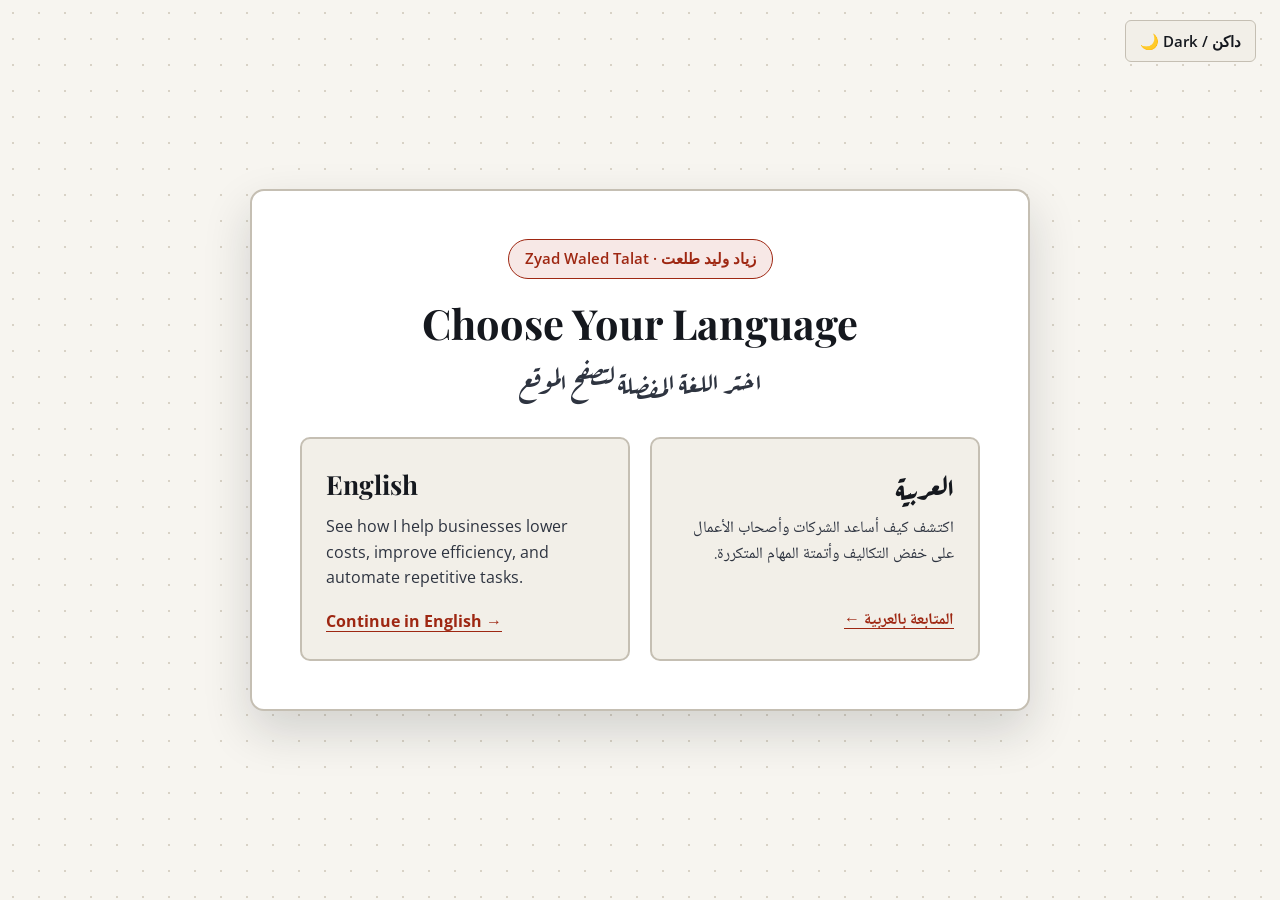
==== commit f0ddf0ac: "feat: bilingual customer-first portfolio, light/dark themes, CV integration, and separate work page" ====
--- a/index.html
+++ b/index.html
@@ -1,355 +1,502 @@
 <!DOCTYPE html>
-<html lang="en">
+<html lang="en" dir="ltr" data-theme="dark" data-lang-pending="true">
 <head>
   <meta charset="UTF-8">
   <meta name="viewport" content="width=device-width, initial-scale=1.0">
-  <title>Zyad Waled — AI Automation for Businesses</title>
-
-  <!-- Google Fonts -->
+  <title>Zyad Waled Talat — AI and Automation Specialist</title>
+  <meta
+    name="description"
+    content="Zyad Waled Talat — AI and Automation Specialist helping businesses lower costs, improve work efficiency, and automate repetitive tasks."
+  >
+
+  <!-- Early Theme & Saved Language Script (prevents flash of wrong theme or language chooser) -->
+  <script>
+    (function () {
+      try {
+        var savedTheme = localStorage.getItem('zw_portfolio_theme');
+        var theme = (savedTheme === 'light' || savedTheme === 'dark')
+          ? savedTheme
+          : (window.matchMedia && window.matchMedia('(prefers-color-scheme: light)').matches ? 'light' : 'dark');
+        document.documentElement.setAttribute('data-theme', theme);
+
+        var savedLang = localStorage.getItem('zw_portfolio_lang');
+        if (savedLang === 'en' || savedLang === 'ar') {
+          document.documentElement.setAttribute('lang', savedLang);
+          document.documentElement.setAttribute('dir', savedLang === 'ar' ? 'rtl' : 'ltr');
+          document.documentElement.removeAttribute('data-lang-pending');
+          document.documentElement.setAttribute('data-lang-ready', 'true');
+        }
+      } catch (e) {}
+    })();
+  </script>
+
+  <!-- Google Fonts: Playfair Display & Open Sans (English) + Aref Ruqaa & Noto Naskh Arabic (Arabic) -->
   <link rel="preconnect" href="https://fonts.googleapis.com">
   <link rel="preconnect" href="https://fonts.gstatic.com" crossorigin>
   <link
-    href="https://fonts.googleapis.com/css2?family=JetBrains+Mono:wght@400;600;700&family=Space+Grotesk:wght@400;500;600;700&family=Unbounded:wght@400;600;700&display=swap"
+    href="https://fonts.googleapis.com/css2?family=Aref+Ruqaa:wght@400;700&family=Noto+Naskh+Arabic:wght@400;500;600;700&family=Open+Sans:wght@400;500;600;700&family=Playfair+Display:ital,wght@0,600;0,700;1,600&display=swap"
     rel="stylesheet"
   >
 
-  <!-- Design tokens + styles -->
+  <!-- Stylesheets (relative paths for GitHub Pages /portfolio/ compatibility) -->
   <link rel="stylesheet" href="css/tokens.css">
   <link rel="stylesheet" href="css/base.css">
-  <link rel="stylesheet" href="css/canvas.css">
   <link rel="stylesheet" href="css/ui.css">
-
-  <!-- GSAP 3.12 (animation library) -->
-  <script src="https://cdnjs.cloudflare.com/ajax/libs/gsap/3.12.5/gsap.min.js"></script>
 </head>
-<body>
-
-  <!-- ======== Top bar ======== -->
-  <header class="topbar">
-    <div class="topbar__left">
-      <span class="wordmark">ZYAD WALED</span>
-    </div>
-    <div class="topbar__right">
-      <!-- Sound toggle -->
-      <button class="sound-toggle" id="sound-toggle" aria-label="Sound off, click to unmute">
-        [ ♪
-        <span class="sound-bars">
-          <span class="sound-bars__bar"></span>
-          <span class="sound-bars__bar"></span>
-          <span class="sound-bars__bar"></span>
-        </span>
-        ]
-      </button>
-
-      <!-- Navigation pills -->
-      <nav class="nav-pills" aria-label="Main navigation">
-        <a class="pill pill--active" id="nav-work" href="#work">WORK</a>
-        <a class="pill" id="nav-info" href="#info">INFO</a>
-        <a class="pill" id="nav-contact" href="#contact">CONTACT</a>
-      </nav>
-    </div>
-  </header>
-
-  <!-- ======== Canvas ======== -->
-  <div class="viewport" id="viewport">
-    <!-- Static dither texture overlay (background set from JS) -->
-    <div class="dither-overlay" id="dither-overlay"></div>
-    <!-- Soft vignette -->
-    <div class="vignette"></div>
-
-    <!-- World container (transformed by camera) -->
-    <div class="world" id="world">
-      <!-- SVG layer for connection lines -->
-      <svg class="connections-svg" id="connections-svg" xmlns="http://www.w3.org/2000/svg"></svg>
-      <!-- Nodes are appended here by JS -->
-    </div>
-  </div>
-
-  <!-- ======== Navigation controls (Phase 2) ======== -->
-  <button class="nav-btn nav-btn--prev" id="btn-prev" aria-label="Previous node">
-    ← Prev
-  </button>
-  <button class="nav-btn nav-btn--next" id="btn-next" aria-label="Next node">
-    Next →
-  </button>
-
-  <!-- Progress indicator -->
-  <div class="progress-indicator" id="progress-indicator" aria-live="polite">
-    01 / 01
-  </div>
-
-  <!-- ======== Project Detail View (Phase 3) ======== -->
-  <div
-    class="project-modal"
-    id="project-modal"
+<body data-page="home">
+
+  <!-- =========================================================
+       First-Visit Language Selection Overlay
+       ========================================================= -->
+  <section
+    class="lang-chooser"
+    id="lang-chooser"
     role="dialog"
     aria-modal="true"
-    aria-hidden="true"
-    aria-labelledby="project-modal-title"
+    aria-labelledby="chooser-title"
   >
-    <div class="project-modal__backdrop" id="project-modal-backdrop"></div>
-
-    <article class="project-modal__card" id="project-modal-card">
-      <div class="project-modal__stripe" id="project-modal-stripe"></div>
-
-      <!-- Top bar inside modal -->
-      <header class="project-modal__header">
-        <div class="project-modal__meta">
-          <span class="project-modal__index" id="project-modal-index">[ PROJECT 01 / 04 ]</span>
-          <span class="project-modal__status" id="project-modal-status">● Completed workflow</span>
-        </div>
-
-        <div class="project-modal__controls">
-          <button
-            class="project-modal__nav-btn"
-            id="project-modal-prev"
-            aria-label="Previous project"
-          >
-            [ ← Prev ]
-          </button>
-          <button
-            class="project-modal__nav-btn"
-            id="project-modal-next"
-            aria-label="Next project"
-          >
-            [ Next → ]
-          </button>
-          <button
-            class="project-modal__close"
-            id="project-modal-close"
-            aria-label="Close project view and return to workflow"
-          >
-            [ ✕ Close · Esc ]
-          </button>
-        </div>
-      </header>
-
-      <!-- Main content grid: Left = big image area, Right = Problem / Built / Outcome / Stack / CTA -->
-      <div class="project-modal__body">
-        <!-- Left column: Big image area -->
-        <div class="project-modal__media" id="project-modal-media">
-          <div class="project-modal__image-placeholder" id="project-modal-placeholder">
-            <span class="project-modal__corner project-modal__corner--tl">┌</span>
-            <span class="project-modal__corner project-modal__corner--tr">┐</span>
-            <span class="project-modal__corner project-modal__corner--bl">└</span>
-            <span class="project-modal__corner project-modal__corner--br">┘</span>
-            <div class="project-modal__placeholder-inner">
-              <span class="project-modal__placeholder-tag">[ PREVIEW ]</span>
-              <span class="project-modal__placeholder-label">Image coming soon</span>
-            </div>
-          </div>
-          <img
-            class="project-modal__image"
-            id="project-modal-image"
-            src=""
-            alt=""
-            hidden
-          >
-        </div>
-
-        <!-- Right column: Copy + Tech chips + CTA -->
-        <div class="project-modal__content">
-          <h2 class="project-modal__title" id="project-modal-title">Project Title</h2>
-
-          <div class="project-modal__sections">
-            <section class="project-modal__section">
-              <h3 class="project-modal__label">Problem</h3>
-              <p class="project-modal__text project-modal__text--lead" id="project-modal-problem"></p>
-            </section>
-
-            <section class="project-modal__section">
-              <h3 class="project-modal__label">What I built</h3>
-              <p class="project-modal__text" id="project-modal-built"></p>
-            </section>
-
-            <section class="project-modal__section">
-              <h3 class="project-modal__label">Outcome</h3>
-              <p class="project-modal__text project-modal__text--outcome" id="project-modal-outcome"></p>
-            </section>
-          </div>
-
-          <!-- De-emphasized tech stack chips -->
-          <div class="project-modal__stack-wrap" id="project-modal-stack-wrap">
-            <span class="project-modal__stack-label">Tools used</span>
-            <div class="project-modal__stack" id="project-modal-stack"></div>
-          </div>
-
-          <!-- Call to action row -->
-          <div class="project-modal__actions">
-            <button class="btn-project-cta" id="project-modal-cta">
-              Discuss a similar project →
-            </button>
-            <a
-              class="link-project-code"
-              id="project-modal-repo"
-              href="#"
-              target="_blank"
-              rel="noopener noreferrer"
-            >
-              View code ↗
-            </a>
-          </div>
-        </div>
-      </div>
-    </article>
-  </div>
-
-  <!-- ======== Info & Contact View (Phase 4) ======== -->
-  <div
-    class="info-view"
-    id="info-view"
-    role="dialog"
-    aria-modal="true"
-    aria-hidden="true"
-    aria-labelledby="info-view-name"
-  >
-    <!-- Top bar inside Info view -->
-    <div class="info-view__bar">
-      <span class="info-view__tag">[ INFO // PROFILE &amp; CONTACT ]</span>
+    <div class="lang-chooser__topbar">
       <button
-        class="info-view__close"
-        id="info-view-close"
-        aria-label="Close Info view and return to workflow"
+        type="button"
+        class="ctrl-btn"
+        id="chooser-theme-toggle"
+        aria-label="Toggle light or dark mode"
       >
-        [ ← Return to workflow · Esc ]
+        ☀️ Light / فاتح
       </button>
     </div>
 
-    <!-- Scrollable editorial container -->
-    <div class="info-view__scroll" id="info-view-scroll">
-      <div class="info-view__inner">
-
-        <!-- 01. Hero / About -->
-        <section class="info-section info-section--hero" id="info-about-section">
-          <span class="info-section__num">[ 01 // ABOUT ]</span>
-          <h1 class="info-hero__name" id="info-view-name">ZYAD WALED</h1>
-          <p class="info-hero__subtitle" id="info-view-subtitle">AI Automation for Businesses</p>
-          <p class="info-hero__lead" id="info-view-lead"></p>
-          <div class="info-hero__paragraphs" id="info-view-paragraphs"></div>
-        </section>
-
-        <!-- 02. Qualification & Capabilities (2 columns) -->
-        <section class="info-section info-section--grid">
-          <div class="info-col">
-            <span class="info-section__num">[ 02 // QUALIFICATION &amp; BACKGROUND ]</span>
-            <h2 class="info-col__heading">Where I Come From</h2>
-            <dl class="info-qual-list" id="info-view-qualifications"></dl>
-          </div>
-
-          <div class="info-col">
-            <span class="info-section__num">[ 03 // WHAT I BUILD ]</span>
-            <h2 class="info-col__heading">How I Help Businesses</h2>
-            <div class="info-skill-list" id="info-view-skills"></div>
-            <div class="info-tools-wrap">
-              <span class="info-tools__label">Tools behind the scenes</span>
-              <div class="info-tools__chips" id="info-view-tools"></div>
-            </div>
-          </div>
-        </section>
-
-        <!-- 03. Reserved Digital Twin placeholder block -->
-        <section class="info-section info-section--twin">
-          <div class="info-twin-card">
-            <div class="info-twin-card__left">
-              <span class="info-section__num">[ 04 // DIGITAL TWIN · RESERVED ]</span>
-              <h2 class="info-twin-card__title" id="info-twin-title">Digital Twin — AI Assistant</h2>
-              <p class="info-twin-card__desc" id="info-twin-desc"></p>
-            </div>
-            <div class="info-twin-card__right">
-              <span class="info-twin-card__badge" id="info-twin-badge">[ ◉ CHATBOT COMING SOON ]</span>
-            </div>
-          </div>
-        </section>
-
-        <!-- 04. Contact & Elsewhere (2 columns matching goodgrowth mood) -->
-        <section class="info-section info-section--contact" id="info-contact-section">
-          <div class="info-col">
-            <span class="info-section__num">[ 05 // CONTACT ]</span>
-            <h2 class="info-contact__heading" id="info-contact-heading">Let’s Automate Your Busywork</h2>
-            <p class="info-contact__pitch" id="info-contact-pitch"></p>
-            <div class="info-contact__actions">
-              <a class="btn-project-cta" id="info-contact-mailto" href="mailto:hello@example.com">
-                Send an email →
-              </a>
-              <button class="info-copy-btn" id="info-copy-email" type="button">
-                [ Copy email ]
-              </button>
-            </div>
-          </div>
-
-          <div class="info-col">
-            <span class="info-section__num">[ 06 // ELSEWHERE ]</span>
-            <h2 class="info-col__heading">Direct Links</h2>
-            <ul class="info-elsewhere-list">
-              <li>
-                <a
-                  class="info-elsewhere-link"
-                  id="info-link-linkedin"
-                  href="https://linkedin.com/in/zyad-waled-4048a33a0"
-                  target="_blank"
-                  rel="noopener noreferrer"
-                >
-                  <span>LinkedIn</span>
-                  <span class="info-elsewhere-link__arrow">[ Connect ↗ ]</span>
-                </a>
-              </li>
-              <li>
-                <a
-                  class="info-elsewhere-link"
-                  id="info-link-github"
-                  href="https://github.com/zyadwaled780-cmd"
-                  target="_blank"
-                  rel="noopener noreferrer"
-                >
-                  <span>GitHub</span>
-                  <span class="info-elsewhere-link__arrow">[ Repositories ↗ ]</span>
-                </a>
-              </li>
-              <li>
-                <a
-                  class="info-elsewhere-link"
-                  id="info-link-email"
-                  href="mailto:hello@example.com"
-                >
-                  <span>Email</span>
-                  <span class="info-elsewhere-link__arrow" id="info-link-email-text">hello@example.com ↗</span>
-                </a>
-              </li>
-            </ul>
-          </div>
-        </section>
-
+    <div class="lang-chooser__card">
+      <span class="lang-chooser__badge">Zyad Waled Talat · زياد وليد طلعت</span>
+      <h1 class="lang-chooser__title" id="chooser-title">Choose Your Language</h1>
+      <p class="lang-chooser__subtitle" lang="ar" dir="rtl">اختر اللغة المفضلة لتصفح الموقع</p>
+
+      <div class="lang-chooser__grid">
+        <!-- English Option -->
+        <button
+          type="button"
+          class="lang-option-btn lang-option-btn--en"
+          id="choose-en"
+          lang="en"
+          dir="ltr"
+        >
+          <div>
+            <span class="lang-option-btn__name">English</span>
+            <span class="lang-option-btn__desc">
+              See how I help businesses lower costs, improve efficiency, and automate repetitive tasks.
+            </span>
+          </div>
+          <span class="lang-option-btn__cta">Continue in English →</span>
+        </button>
+
+        <!-- Arabic Option -->
+        <button
+          type="button"
+          class="lang-option-btn lang-option-btn--ar"
+          id="choose-ar"
+          lang="ar"
+          dir="rtl"
+        >
+          <div>
+            <span class="lang-option-btn__name">العربية</span>
+            <span class="lang-option-btn__desc">
+              اكتشف كيف أساعد الشركات وأصحاب الأعمال على خفض التكاليف وأتمتة المهام المتكررة.
+            </span>
+          </div>
+          <span class="lang-option-btn__cta">المتابعة بالعربية ←</span>
+        </button>
       </div>
     </div>
+  </section>
+
+  <!-- =========================================================
+       Main Portfolio Shell (Revealed after language choice)
+       ========================================================= -->
+  <div id="app-shell">
+
+    <!-- ======== Sticky Header & Navigation ======== -->
+    <header class="site-header">
+      <div class="site-header__inner">
+        <a class="brand-link" href="#home">
+          <span class="brand-link__name" id="brand-name">Zyad Waled Talat</span>
+          <span class="brand-link__role" id="brand-role">AI &amp; Automation Specialist</span>
+        </a>
+
+        <nav class="site-nav" id="site-nav" aria-label="Main navigation">
+          <a class="site-nav__link site-nav__link--active" id="nav-link-home" data-section="home" href="#home" aria-current="location">Home</a>
+          <a class="site-nav__link" id="nav-link-about" data-section="about" href="#about">About</a>
+          <a class="site-nav__link" id="nav-link-services" data-section="services" href="#services">How I Help</a>
+          <a class="site-nav__link" id="nav-link-background" data-section="background" href="#background">Background</a>
+          <a class="site-nav__link" id="nav-link-work" href="work.html">Work</a>
+          <a class="site-nav__link" id="nav-link-contact" data-section="contact" href="#contact">Contact</a>
+        </nav>
+
+        <div class="header-controls">
+          <button
+            type="button"
+            class="ctrl-btn ctrl-btn--lang"
+            id="btn-lang-switch"
+            aria-label="Switch language to Arabic"
+          >
+            العربية
+          </button>
+
+          <button
+            type="button"
+            class="ctrl-btn"
+            id="btn-theme-toggle"
+            aria-label="Switch between light and dark mode"
+          >
+            ☀️ Light
+          </button>
+
+          <button
+            type="button"
+            class="ctrl-btn mobile-menu-btn"
+            id="btn-mobile-menu"
+            aria-expanded="false"
+            aria-controls="site-nav"
+            aria-label="Toggle navigation menu"
+          >
+            <span aria-hidden="true">☰</span>
+            <span id="mobile-menu-label">Menu</span>
+          </button>
+        </div>
+      </div>
+    </header>
+
+    <main>
+      <!-- ======== 1. Introduction / Hero Section ======== -->
+      <section class="hero-section" id="home">
+        <div class="container">
+          <div class="hero-card">
+            <span class="section-eyebrow" id="hero-badge">
+              AI and Automation Specialist · 6th of October City, Egypt
+            </span>
+
+            <h1 class="hero-headline" id="main-heading">
+              Help Your Business Lower Costs and Stop Losing Hours to Repetitive Work
+            </h1>
+
+            <p class="hero-objective" id="hero-objective">
+              I help businesses lower costs, improve work efficiency, and automate repetitive tasks that take too much time and effort. Improving your work is my concern, so you don’t have to worry.
+            </p>
+
+            <p class="hero-supporting" id="hero-supporting">
+              Whether your team spends hours answering repeated customer questions, sorting incoming emails, or copying data between tools, I design reliable automations and AI assistants that fit the way you already work.
+            </p>
+
+            <!-- Primary Customer CTAs: Call, Email, Download CV, View Work -->
+            <div class="hero-actions">
+              <a class="btn btn--primary" id="hero-cta-call" href="tel:+201006889003">
+                <span aria-hidden="true">📞</span>
+                <span id="hero-cta-call-text">Call Me</span>
+                <span class="ltr-inline">(+20 100 688 9003)</span>
+              </a>
+
+              <a class="btn btn--secondary" id="hero-cta-email" href="mailto:zyadwaled780@gmail.com">
+                <span aria-hidden="true">✉️</span>
+                <span id="hero-cta-email-text">Email Me</span>
+              </a>
+
+              <a
+                class="btn btn--outline"
+                id="hero-cta-cv"
+                href="assets/Zyad-Waled-Talat-CV.pdf"
+                download="Zyad-Waled-Talat-CV.pdf"
+              >
+                <span aria-hidden="true">📄</span>
+                <span id="hero-cta-cv-text">Download CV (PDF)</span>
+              </a>
+
+              <a class="btn btn--outline" id="hero-cta-work" href="work.html">
+                View My Work →
+              </a>
+            </div>
+
+            <!-- Quick Summary Facts -->
+            <div class="hero-facts" id="hero-facts"></div>
+          </div>
+        </div>
+      </section>
+
+      <!-- ======== 2. About Me Section ======== -->
+      <section class="section" id="about">
+        <div class="container">
+          <div class="section-header">
+            <span class="section-eyebrow" id="about-eyebrow">About Me</span>
+            <h2 class="section-title" id="about-title">A Business-First Approach to AI and Automation</h2>
+          </div>
+
+          <div class="about-grid">
+            <div class="about-narrative">
+              <p class="about-lead" id="about-lead"></p>
+              <div id="about-paragraphs"></div>
+            </div>
+
+            <div class="pillars-box">
+              <h3 class="pillars-box__heading" id="pillars-heading">Why Work With Me</h3>
+              <div class="pillars-list" id="about-pillars"></div>
+            </div>
+          </div>
+        </div>
+      </section>
+
+      <!-- ======== 3. How I Can Help (Services) Section ======== -->
+      <section class="section section--alt" id="services">
+        <div class="container">
+          <div class="section-header">
+            <span class="section-eyebrow" id="services-eyebrow">How I Can Help</span>
+            <h2 class="section-title" id="services-title">Practical Solutions Focused on Business Results</h2>
+            <p class="section-subtitle" id="services-subtitle"></p>
+          </div>
+
+          <div class="services-grid" id="services-grid"></div>
+
+          <!-- Optional Work / Projects Callout Banner -->
+          <div class="work-callout">
+            <div>
+              <h3 class="work-callout__title" id="work-banner-title">Want to see real examples of these solutions?</h3>
+              <p class="work-callout__desc" id="work-banner-desc">
+                Explore my completed projects and optional interactive workflow showcase on a dedicated page.
+              </p>
+            </div>
+            <a class="btn btn--primary" id="work-banner-cta" href="work.html">
+              View Projects →
+            </a>
+          </div>
+        </div>
+      </section>
+
+      <!-- ======== 4. Background & Credentials Section ======== -->
+      <section class="section" id="background">
+        <div class="container">
+          <div class="section-header section-header--split">
+            <div>
+              <span class="section-eyebrow" id="bg-eyebrow">Background &amp; Credentials</span>
+              <h2 class="section-title" id="bg-title">Education, Experience, and Certifications</h2>
+              <p class="section-subtitle" id="bg-subtitle"></p>
+            </div>
+            <a
+              class="btn btn--outline"
+              id="bg-cv-cta"
+              href="assets/Zyad-Waled-Talat-CV.pdf"
+              download="Zyad-Waled-Talat-CV.pdf"
+            >
+              <span aria-hidden="true">📄</span>
+              <span id="bg-cv-cta-text">Download Full CV (PDF)</span>
+            </a>
+          </div>
+
+          <div class="credentials-grid">
+            <!-- Education -->
+            <div class="cred-block">
+              <h3 class="cred-block__title" id="edu-heading">Education</h3>
+              <div id="edu-content"></div>
+            </div>
+
+            <!-- Professional Experience -->
+            <div class="cred-block">
+              <h3 class="cred-block__title" id="exp-heading">Professional Experience</h3>
+              <div id="exp-content"></div>
+            </div>
+
+            <!-- Courses & Certifications -->
+            <div class="cred-block cred-block--full">
+              <h3 class="cred-block__title" id="courses-heading">Courses &amp; Certifications</h3>
+              <div class="courses-grid" id="courses-content"></div>
+            </div>
+
+            <!-- Technical & Soft Skills -->
+            <div class="cred-block cred-block--full">
+              <h3 class="cred-block__title" id="skills-heading">Skills &amp; Tools</h3>
+              <div class="skills-group">
+                <span class="skills-group__label" id="tech-skills-label">Technical Skills</span>
+                <div class="skills-chips" id="tech-skills-chips"></div>
+              </div>
+              <div class="skills-group">
+                <span class="skills-group__label" id="soft-skills-label">Professional &amp; Soft Skills</span>
+                <div class="skills-chips" id="soft-skills-chips"></div>
+              </div>
+            </div>
+          </div>
+        </div>
+      </section>
+
+      <!-- ======== 5. Contact Section ======== -->
+      <section class="section section--alt" id="contact">
+        <div class="container">
+          <div class="contact-card">
+            <span class="section-eyebrow" id="contact-eyebrow">Contact Me</span>
+            <h2 class="section-title" id="contact-title">Let’s Discuss How to Improve Your Workflow</h2>
+            <p class="section-subtitle" id="contact-lead"></p>
+
+            <div class="contact-actions">
+              <a class="btn btn--primary" id="contact-cta-call" href="tel:+201006889003">
+                <span aria-hidden="true">📞</span>
+                <span id="contact-cta-call-text">Call Me</span>
+                <span class="ltr-inline">(+20 100 688 9003)</span>
+              </a>
+
+              <a class="btn btn--secondary" id="contact-cta-email" href="mailto:zyadwaled780@gmail.com">
+                <span aria-hidden="true">✉️</span>
+                <span id="contact-cta-email-text">Email Me</span>
+              </a>
+
+              <a
+                class="btn btn--outline"
+                id="contact-cta-cv"
+                href="assets/Zyad-Waled-Talat-CV.pdf"
+                download="Zyad-Waled-Talat-CV.pdf"
+              >
+                <span aria-hidden="true">📄</span>
+                <span id="contact-cta-cv-text">Download CV (PDF)</span>
+              </a>
+            </div>
+
+            <div class="contact-details-grid">
+              <!-- Phone -->
+              <div class="contact-detail-box">
+                <span class="contact-detail-box__label" id="contact-label-phone">Phone</span>
+                <div class="contact-detail-box__value">
+                  <a class="contact-detail-box__link ltr-inline" href="tel:+201006889003">+201006889003</a>
+                </div>
+              </div>
+
+              <!-- Email -->
+              <div class="contact-detail-box">
+                <span class="contact-detail-box__label" id="contact-label-email">Email</span>
+                <div class="contact-detail-box__value">
+                  <a class="contact-detail-box__link ltr-inline" href="mailto:zyadwaled780@gmail.com">zyadwaled780@gmail.com</a>
+                </div>
+                <div>
+                  <button type="button" class="ctrl-btn" id="btn-copy-email" style="min-height: 36px; padding: 5px 12px; font-size: 0.88rem;">
+                    Copy Email
+                  </button>
+                </div>
+              </div>
+
+              <!-- Location -->
+              <div class="contact-detail-box">
+                <span class="contact-detail-box__label" id="contact-label-location">Location</span>
+                <div class="contact-detail-box__value" id="contact-value-location">6th of October City, Egypt</div>
+              </div>
+
+              <!-- LinkedIn -->
+              <div class="contact-detail-box">
+                <span class="contact-detail-box__label" id="contact-label-linkedin">LinkedIn</span>
+                <div class="contact-detail-box__value">
+                  <a
+                    class="contact-detail-box__link"
+                    id="contact-action-linkedin"
+                    href="https://linkedin.com/in/zyad-waled-4048a33a0"
+                    target="_blank"
+                    rel="noopener noreferrer"
+                  >
+                    View LinkedIn Profile ↗
+                  </a>
+                </div>
+              </div>
+
+              <!-- GitHub -->
+              <div class="contact-detail-box">
+                <span class="contact-detail-box__label" id="contact-label-github">GitHub</span>
+                <div class="contact-detail-box__value">
+                  <a
+                    class="contact-detail-box__link"
+                    id="contact-action-github"
+                    href="https://github.com/zyadwaled780-cmd"
+                    target="_blank"
+                    rel="noopener noreferrer"
+                  >
+                    View GitHub Repositories ↗
+                  </a>
+                </div>
+              </div>
+            </div>
+          </div>
+        </div>
+      </section>
+    </main>
+
+    <!-- ======== Footer ======== -->
+    <footer class="site-footer">
+      <div class="container site-footer__inner">
+        <span id="footer-copyright">© Zyad Waled Talat · AI and Automation Specialist · 6th of October City, Egypt</span>
+        <div class="site-footer__links">
+          <a class="site-footer__link" id="footer-link-work" href="work.html">View Projects</a>
+          <a
+            class="site-footer__link"
+            id="footer-link-cv"
+            href="assets/Zyad-Waled-Talat-CV.pdf"
+            download="Zyad-Waled-Talat-CV.pdf"
+          >
+            Download CV
+          </a>
+        </div>
+      </div>
+    </footer>
+
   </div>
 
-  <!-- ======== Reserved Digital Twin quick button (Phase 4) ======== -->
-  <button
-    class="btn-twin-shortcut"
-    id="btn-twin-shortcut"
-    aria-label="Digital Twin AI chatbot placeholder (Coming soon)"
-  >
-    [ ◉ Digital Twin · Soon ]
-  </button>
-
-  <!-- ======== Bottom center controls: Fit workflow + Replay ======== -->
-  <div class="bottom-controls">
+  <!-- =========================================================
+       Right-Docked Digital Twin Widget (Always on Right Side)
+       ========================================================= -->
+  <aside class="digital-twin-widget" id="digital-twin-widget" aria-label="Digital Twin Assistant">
+    <div
+      class="digital-twin-panel"
+      id="dt-panel"
+      role="dialog"
+      aria-labelledby="dt-panel-title"
+      hidden
+    >
+      <div class="digital-twin-panel__header">
+        <div class="digital-twin-panel__title-wrap">
+          <h3 class="digital-twin-panel__title" id="dt-panel-title">Digital Twin Assistant</h3>
+          <span class="digital-twin-panel__status" id="dt-panel-status">AI Assistant · In development</span>
+        </div>
+        <div class="digital-twin-panel__controls">
+          <button type="button" class="digital-twin-panel__btn" id="dt-minimize" aria-label="Minimize Digital Twin panel">
+            —
+          </button>
+          <button type="button" class="digital-twin-panel__btn" id="dt-close" aria-label="Close Digital Twin panel">
+            ✕
+          </button>
+        </div>
+      </div>
+
+      <div class="digital-twin-panel__body">
+        <p class="digital-twin-panel__text" id="dt-panel-desc"></p>
+        <p class="digital-twin-panel__text" id="dt-panel-note" style="font-weight: 600; color: var(--text);"></p>
+        <div class="digital-twin-panel__actions">
+          <a class="btn btn--primary" id="dt-call-btn" href="tel:+201006889003">Call Me</a>
+          <a class="btn btn--secondary" id="dt-email-btn" href="mailto:zyadwaled780@gmail.com">Email Me</a>
+        </div>
+        <a
+          class="digital-twin-panel__repo"
+          id="dt-panel-repo"
+          href="https://github.com/zyadwaled780-cmd/Digital-Twin-of-Mine-"
+          target="_blank"
+          rel="noopener noreferrer"
+        >
+          View Digital Twin repository on GitHub ↗
+        </a>
+      </div>
+    </div>
+
     <button
-      class="btn-overview"
-      id="btn-overview"
-      aria-label="Zoom out to fit the entire workflow"
+      type="button"
+      class="digital-twin-launcher"
+      id="dt-launcher"
+      aria-expanded="false"
+      aria-controls="dt-panel"
     >
-      [ ⊞ Fit workflow ]
+      <span class="digital-twin-launcher__dot" aria-hidden="true"></span>
+      <span id="dt-launcher-label">Digital Twin</span>
+      <span class="digital-twin-launcher__badge" id="dt-launcher-badge">In development</span>
     </button>
-    <button class="btn-replay" id="btn-replay" aria-label="Replay the execution sequence">
-      [ replay ]
-    </button>
-  </div>
-
-  <!-- Screen-reader live region for workflow step announcements -->
-  <div class="sr-only" id="sr-announcer" aria-live="polite" aria-atomic="true"></div>
-
-  <!-- ======== App entry ======== -->
+  </aside>
+
   <script type="module" src="js/main.js"></script>
 </body>
 </html>
--- a/css/tokens.css
+++ b/css/tokens.css
@@ -1,37 +1,115 @@
 /* ========================================
-   Design Tokens
-   All colors, spacing, typography, and
-   animation values as CSS custom properties.
+   Design Tokens — Light & Dark Themes,
+   WCAG AA High-Contrast Palette, and
+   Bilingual Typography (English & Arabic)
    ======================================== */
 
+:root,
+:root[data-theme="dark"] {
+  /* Dark Mode Surfaces */
+  --bg:             #101319;
+  --bg-elevated:    #161a22;
+  --panel:          #1a1f29;
+  --panel-2:        #222836;
+  --panel-hover:    #293040;
+  --border:         #3b4356;
+  --border-strong:  #56617a;
+  --grid-dot:       #262c3a;
+
+  /* Dark Mode Text (WCAG AA/AAA verified: > 8:1 contrast for secondary, > 15:1 for primary) */
+  --text:           #f5f7fa;
+  --text-secondary: #d0d7e3;
+  --text-muted:     #bcc5d6;
+
+  /* Dark Mode Accents */
+  --primary:        #d94830; /* #ffffff on #d94830 = 4.65:1 WCAG AA */
+  --primary-hover:  #c23b24;
+  --primary-soft:   rgba(217, 72, 48, 0.16);
+  --primary-text:   #ff8f7a; /* #ff8f7a on #1a1f29 = 6.9:1 WCAG AA */
+  --accent:         #d63f67;
+  --success:        #1f9d5c;
+  --success-text:   #68e39e;
+  --success-soft:   rgba(31, 157, 92, 0.18);
+  --warning-text:   #f7c86a;
+  --warning-soft:   rgba(247, 200, 106, 0.16);
+
+  /* Header & Shadows */
+  --header-bg:      rgba(16, 19, 25, 0.94);
+  --backdrop-bg:    rgba(9, 11, 16, 0.86);
+  --shadow-sm:      0 2px 8px rgba(0, 0, 0, 0.32);
+  --shadow-md:      0 10px 30px rgba(0, 0, 0, 0.45);
+  --shadow-lg:      0 20px 50px rgba(0, 0, 0, 0.6);
+  --focus-ring:     #ff9b87;
+}
+
+:root[data-theme="light"] {
+  /* Light Mode Surfaces */
+  --bg:             #f7f5f0;
+  --bg-elevated:    #efeae1;
+  --panel:          #ffffff;
+  --panel-2:        #f2efe8;
+  --panel-hover:    #e7e2d8;
+  --border:         #c5bfb3;
+  --border-strong:  #8d8678;
+  --grid-dot:       #d8d2c6;
+
+  /* Light Mode Text (WCAG AA/AAA verified: > 8.5:1 contrast for secondary, > 15:1 for primary) */
+  --text:           #15181e;
+  --text-secondary: #2e3440;
+  --text-muted:     #3f4654;
+
+  /* Light Mode Accents */
+  --primary:        #b8331c; /* #ffffff on #b8331c = 5.95:1 WCAG AA */
+  --primary-hover:  #992814;
+  --primary-soft:   rgba(184, 51, 28, 0.11);
+  --primary-text:   #9e2712; /* #9e2712 on #ffffff = 7.1:1 WCAG AA */
+  --accent:         #b02348;
+  --success:        #167343;
+  --success-text:   #126137;
+  --success-soft:   rgba(22, 115, 67, 0.12);
+  --warning-text:   #7c4d00;
+  --warning-soft:   rgba(180, 118, 0, 0.14);
+
+  /* Header & Shadows */
+  --header-bg:      rgba(247, 245, 240, 0.95);
+  --backdrop-bg:    rgba(21, 24, 30, 0.65);
+  --shadow-sm:      0 2px 8px rgba(21, 24, 30, 0.07);
+  --shadow-md:      0 10px 28px rgba(21, 24, 30, 0.11);
+  --shadow-lg:      0 20px 48px rgba(21, 24, 30, 0.16);
+  --focus-ring:     #b8331c;
+}
+
+/* --- Bilingual Typography Tokens --- */
+:root,
+html[lang="en"] {
+  --font-display: 'Playfair Display', Georgia, 'Times New Roman', serif;
+  --font-body:    'Open Sans', -apple-system, BlinkMacSystemFont, 'Segoe UI', Roboto, sans-serif;
+  --font-ui:      var(--font-body);
+  --font-mono:    var(--font-body);
+  --line-body:    1.7;
+  --line-heading: 1.25;
+}
+
+html[lang="ar"] {
+  /* Genuine Ruqʿah font (خط الرقعة) for prominent headings */
+  --font-display: 'Aref Ruqaa', 'Ruqaa', 'Amiri', serif;
+  /* Genuine Naskh font (خط النسخ) for body, nav, buttons, and labels */
+  --font-body:    'Noto Naskh Arabic', 'Amiri', 'Traditional Arabic', serif;
+  --font-ui:      var(--font-body);
+  --font-mono:    var(--font-body);
+  --line-body:    1.85;
+  --line-heading: 1.48;
+}
+
 :root {
-  /* Canvas / Background */
-  --bg:           #16161a;
-  --grid-dot:     #2a2b33;
-  --panel:        #1e1f25;
-  --panel-2:      #26272e;
-  --border:       #34353e;
-
-  /* Text */
-  --text:         #eceef3;
-  --text-muted:   #8d909c;
-
-  /* Accent colors */
-  --primary:       #ff6d5a;
-  --primary-hover: #ff8a7a;
-  --accent:        #ea4b71;
-  --success:       #2fbf71;
-
-  /* Typography */
-  --font-display: 'Unbounded', sans-serif;
-  --font-ui:      'Space Grotesk', sans-serif;
-  --font-mono:    'JetBrains Mono', monospace;
-
-  /* Layout */
-  --topbar-h:     56px;
-  --node-w:       280px;
-  --node-radius:  8px;
-
-  /* Timing */
+  /* Layout & Sizing */
+  --topbar-h:     70px;
+  --container-w:  1160px;
+  --reading-w:    70ch;
+  --node-w:       290px;
+  --node-radius:  10px;
+  --radius-sm:    6px;
+  --radius-md:    10px;
+  --radius-lg:    14px;
   --ease-smooth:  cubic-bezier(0.22, 1, 0.36, 1);
 }
--- a/css/base.css
+++ b/css/base.css
@@ -1,8 +1,7 @@
 /* ========================================
-   Base — Reset, fonts, global styles
+   Base — Reset, typography, accessibility,
+   scrollbars, and bilingual RTL/LTR rules
    ======================================== */
-
-/* Google Fonts are loaded in index.html */
 
 *, *::before, *::after {
   margin: 0;
@@ -10,22 +9,119 @@
   box-sizing: border-box;
 }
 
-html, body {
-  height: 100%;
-  overflow: hidden;
+html {
+  scroll-behavior: smooth;
+  scroll-padding-top: calc(var(--topbar-h) + 20px);
   background: var(--bg);
   color: var(--text);
-  font-family: var(--font-ui);
+  font-family: var(--font-body);
   font-size: 16px;
-  color-scheme: dark;
+  line-height: var(--line-body);
   -webkit-font-smoothing: antialiased;
   -moz-osx-font-smoothing: grayscale;
 }
 
-/* Subtle dark scrollbars for overlays */
+html[data-theme="dark"] {
+  color-scheme: dark;
+}
+
+html[data-theme="light"] {
+  color-scheme: light;
+}
+
+body {
+  min-height: 100vh;
+  background: var(--bg);
+  color: var(--text);
+  font-family: var(--font-body);
+  font-size: 1.0625rem; /* 17px comfortable reading size */
+  line-height: var(--line-body);
+  overflow-x: hidden;
+  transition: background-color 0.2s ease, color 0.2s ease;
+}
+
+/* Hide main portfolio until visitor selects a language on first visit */
+html[data-lang-pending="true"] #app-shell,
+html[data-lang-pending="true"] #digital-twin-widget {
+  display: none !important;
+}
+
+html[data-lang-ready="true"] #lang-chooser {
+  display: none !important;
+}
+
+/* Headings use Playfair Display (EN) or Aref Ruqaa (AR) */
+h1, h2, h3, .heading-display {
+  font-family: var(--font-display);
+  font-weight: 700;
+  line-height: var(--line-heading);
+  color: var(--text);
+  letter-spacing: normal;
+}
+
+html[lang="ar"] h1,
+html[lang="ar"] h2,
+html[lang="ar"] h3,
+html[lang="ar"] .heading-display {
+  letter-spacing: 0 !important;
+  padding-top: 0.06em;
+  padding-bottom: 0.08em; /* Prevent Arabic descender/diacritic clipping */
+}
+
+html[lang="ar"] button,
+html[lang="ar"] a,
+html[lang="ar"] span,
+html[lang="ar"] p,
+html[lang="ar"] li {
+  letter-spacing: 0 !important;
+}
+
+p {
+  max-width: var(--reading-w);
+  color: var(--text-secondary);
+}
+
+button {
+  cursor: pointer;
+  border: none;
+  background: none;
+  color: inherit;
+  font-family: var(--font-body);
+  font-size: inherit;
+  line-height: 1.5;
+}
+
+a {
+  color: inherit;
+  text-decoration: none;
+}
+
+ul, ol {
+  list-style: none;
+}
+
+/* Bidirectional safety for phone numbers, emails, and URLs in RTL */
+.ltr-inline {
+  direction: ltr;
+  unicode-bidi: isolate;
+  display: inline-block;
+}
+
+/* Accessible focus ring — clear 3px outline in both themes */
+:focus-visible {
+  outline: 3px solid var(--focus-ring);
+  outline-offset: 3px;
+  border-radius: 4px;
+}
+
+:focus:not(:focus-visible) {
+  outline: none;
+}
+
+/* Subtle themed scrollbars */
 ::-webkit-scrollbar {
-  width: 6px;
-  height: 6px;
+  width: 8px;
+  height: 8px;
 }
 
 ::-webkit-scrollbar-track {
@@ -34,40 +130,18 @@
 
 ::-webkit-scrollbar-thumb {
   background: var(--border);
-  border-radius: 3px;
+  border-radius: 4px;
 }
 
 ::-webkit-scrollbar-thumb:hover {
-  background: var(--text-muted);
-}
-
-button {
-  cursor: pointer;
-  border: none;
-  background: none;
-  color: inherit;
-  font: inherit;
-}
-
-a {
-  color: inherit;
-  text-decoration: none;
-}
-
-/* Visible focus ring for keyboard navigation */
-:focus-visible {
-  outline: 2px solid var(--primary);
-  outline-offset: 3px;
-  border-radius: 4px;
-}
-
-/* Remove focus ring for mouse clicks */
-:focus:not(:focus-visible) {
-  outline: none;
+  background: var(--border-strong);
 }
 
 /* Respect reduced-motion preference */
 @media (prefers-reduced-motion: reduce) {
+  html {
+    scroll-behavior: auto;
+  }
   *, *::before, *::after {
     animation-duration: 0.01ms !important;
     animation-iteration-count: 1 !important;
@@ -75,7 +149,7 @@
   }
 }
 
-/* Utility: screen-reader only */
+/* Screen-reader utility */
 .sr-only {
   position: absolute;
   width: 1px;
--- a/css/ui.css
+++ b/css/ui.css
@@ -1,1254 +1,1218 @@
 /* ========================================
-   UI — Top bar, nav pills, sound toggle,
-   replay button, nav buttons, progress
+   UI & Layout — Language Chooser, Header,
+   Editorial Sections, Project Cards,
+   Right-Docked Digital Twin, and Responsive
    ======================================== */
 
-/* --- Top bar --- */
-.topbar {
+.container {
+  width: 100%;
+  max-width: var(--container-w);
+  margin: 0 auto;
+  padding: 0 clamp(18px, 4vw, 40px);
+}
+
+/* ========================================
+   1. First-Visit Language Chooser Overlay
+   ======================================== */
+
+.lang-chooser {
   position: fixed;
+  inset: 0;
+  z-index: 500;
+  background: var(--bg);
+  background-image: radial-gradient(circle, var(--grid-dot) 1px, transparent 1px);
+  background-size: 26px 26px;
+  display: flex;
+  flex-direction: column;
+  align-items: center;
+  justify-content: center;
+  padding: 24px;
+  overflow-y: auto;
+}
+
+.lang-chooser__topbar {
+  position: fixed;
+  top: 20px;
+  right: 24px;
+  z-index: 510;
+}
+
+.lang-chooser__card {
+  width: 100%;
+  max-width: 780px;
+  background: var(--panel);
+  border: 2px solid var(--border);
+  border-radius: var(--radius-lg);
+  padding: clamp(28px, 5vw, 48px);
+  box-shadow: var(--shadow-lg);
+  text-align: center;
+}
+
+.lang-chooser__badge {
+  display: inline-block;
+  font-size: 0.95rem;
+  font-weight: 600;
+  color: var(--primary-text);
+  background: var(--primary-soft);
+  border: 1px solid var(--primary-text);
+  padding: 6px 16px;
+  border-radius: 999px;
+  margin-bottom: 18px;
+}
+
+.lang-chooser__title {
+  font-family: 'Playfair Display', Georgia, serif;
+  font-size: clamp(1.85rem, 3.5vw, 2.6rem);
+  color: var(--text);
+  margin-bottom: 8px;
+}
+
+.lang-chooser__subtitle {
+  font-family: 'Aref Ruqaa', 'Noto Naskh Arabic', serif;
+  font-size: clamp(1.35rem, 2.5vw, 1.75rem);
+  color: var(--text-secondary);
+  margin-bottom: 32px;
+  max-width: 100%;
+}
+
+.lang-chooser__grid {
+  display: grid;
+  grid-template-columns: 1fr 1fr;
+  gap: 20px;
+}
+
+.lang-option-btn {
+  display: flex;
+  flex-direction: column;
+  justify-content: space-between;
+  text-align: start;
+  padding: 26px 24px;
+  background: var(--panel-2);
+  border: 2px solid var(--border);
+  border-radius: var(--radius-md);
+  transition: border-color 0.2s ease, background-color 0.2s ease, transform 0.15s ease, box-shadow 0.2s ease;
+  min-height: 190px;
+}
+
+.lang-option-btn--en {
+  direction: ltr;
+  text-align: left;
+  font-family: 'Open Sans', sans-serif;
+}
+
+.lang-option-btn--ar {
+  direction: rtl;
+  text-align: right;
+  font-family: 'Noto Naskh Arabic', serif;
+}
+
+.lang-option-btn:hover,
+.lang-option-btn:focus-visible {
+  border-color: var(--primary);
+  background: var(--panel-hover);
+  transform: translateY(-2px);
+  box-shadow: var(--shadow-md);
+}
+
+.lang-option-btn__name {
+  display: block;
+  font-size: 1.65rem;
+  font-weight: 700;
+  color: var(--text);
+  margin-bottom: 10px;
+}
+
+.lang-option-btn--en .lang-option-btn__name {
+  font-family: 'Playfair Display', Georgia, serif;
+}
+
+.lang-option-btn--ar .lang-option-btn__name {
+  font-family: 'Aref Ruqaa', serif;
+  font-size: 1.85rem;
+  line-height: 1.4;
+}
+
+.lang-option-btn__desc {
+  display: block;
+  font-size: 1rem;
+  color: var(--text-secondary);
+  line-height: 1.6;
+  margin-bottom: 18px;
+}
+
+.lang-option-btn__cta {
+  display: inline-flex;
+  align-items: center;
+  gap: 8px;
+  font-size: 1rem;
+  font-weight: 700;
+  color: var(--primary-text);
+  text-decoration: underline;
+  text-underline-offset: 4px;
+}
+
+/* ========================================
+   2. Sticky Header & Navigation
+   ======================================== */
+
+.site-header {
+  position: sticky;
   top: 0;
   left: 0;
   right: 0;
-  height: var(--topbar-h);
+  min-height: var(--topbar-h);
+  background: var(--header-bg);
+  backdrop-filter: blur(12px);
+  -webkit-backdrop-filter: blur(12px);
+  border-bottom: 1px solid var(--border);
+  z-index: 200;
+  display: flex;
+  align-items: center;
+}
+
+.site-header__inner {
+  width: 100%;
+  max-width: var(--container-w);
+  margin: 0 auto;
+  padding: 10px clamp(18px, 4vw, 40px);
   display: flex;
   align-items: center;
   justify-content: space-between;
-  padding: 0 clamp(16px, 2vw, 28px);
-  background: rgba(22, 22, 26, 0.82);
-  backdrop-filter: blur(14px);
-  -webkit-backdrop-filter: blur(14px);
+  gap: 16px;
+}
+
+.brand-link {
+  display: flex;
+  flex-direction: column;
+  gap: 2px;
+}
+
+.brand-link__name {
+  font-family: var(--font-display);
+  font-size: clamp(1.15rem, 1.5vw, 1.38rem);
+  font-weight: 700;
+  color: var(--text);
+  line-height: 1.25;
+}
+
+.brand-link__role {
+  font-size: 0.875rem;
+  font-weight: 600;
+  color: var(--text-muted);
+}
+
+.site-nav {
+  display: flex;
+  align-items: center;
+  gap: 6px;
+}
+
+.site-nav__link {
+  position: relative;
+  font-size: 1rem;
+  font-weight: 600;
+  color: var(--text-secondary);
+  padding: 8px 13px;
+  border-radius: var(--radius-sm);
+  border: 1px solid transparent;
+  transition: color 0.15s ease, background-color 0.15s ease, border-color 0.15s ease;
+  white-space: nowrap;
+}
+
+.site-nav__link:hover {
+  color: var(--text);
+  background: var(--panel-2);
+  border-color: var(--border);
+}
+
+/* Active state uses bold text + bottom underline bar + background (never color alone) */
+.site-nav__link--active {
+  color: var(--text);
+  font-weight: 700;
+  background: var(--panel-2);
+  border-color: var(--border);
+}
+
+.site-nav__link--active::after {
+  content: '';
+  position: absolute;
+  left: 10px;
+  right: 10px;
+  bottom: 2px;
+  height: 3px;
+  background: var(--primary);
+  border-radius: 3px;
+}
+
+.header-controls {
+  display: flex;
+  align-items: center;
+  gap: 10px;
+}
+
+.ctrl-btn {
+  display: inline-flex;
+  align-items: center;
+  justify-content: center;
+  gap: 7px;
+  min-height: 42px;
+  padding: 8px 14px;
+  font-size: 0.95rem;
+  font-weight: 600;
+  color: var(--text);
+  background: var(--panel-2);
+  border: 1.5px solid var(--border);
+  border-radius: var(--radius-sm);
+  transition: background-color 0.15s ease, border-color 0.15s ease, transform 0.1s ease;
+  white-space: nowrap;
+}
+
+.ctrl-btn:hover {
+  background: var(--panel-hover);
+  border-color: var(--border-strong);
+}
+
+.ctrl-btn:active {
+  transform: scale(0.98);
+}
+
+.ctrl-btn--lang {
+  font-weight: 700;
+  border-color: var(--primary-text);
+}
+
+.mobile-menu-btn {
+  display: none;
+}
+
+/* ========================================
+   3. Buttons & Common Components
+   ======================================== */
+
+.btn {
+  display: inline-flex;
+  align-items: center;
+  justify-content: center;
+  gap: 10px;
+  min-height: 48px;
+  padding: 12px 22px;
+  font-size: 1.02rem;
+  font-weight: 700;
+  border-radius: var(--radius-sm);
+  border: 2px solid transparent;
+  transition: background-color 0.18s ease, border-color 0.18s ease, transform 0.12s ease, box-shadow 0.18s ease;
+  cursor: pointer;
+  text-align: center;
+}
+
+.btn:active {
+  transform: translateY(1px);
+}
+
+.btn--primary {
+  background: var(--primary);
+  color: #ffffff;
+  border-color: var(--primary);
+  box-shadow: var(--shadow-sm);
+}
+
+.btn--primary:hover {
+  background: var(--primary-hover);
+  border-color: var(--primary-hover);
+  text-decoration: underline;
+  text-underline-offset: 4px;
+}
+
+.btn--secondary {
+  background: var(--panel-2);
+  color: var(--text);
+  border-color: var(--border-strong);
+}
+
+.btn--secondary:hover {
+  background: var(--panel-hover);
+  border-color: var(--text);
+  text-decoration: underline;
+  text-underline-offset: 4px;
+}
+
+.btn--outline {
+  background: var(--panel);
+  color: var(--text);
+  border-color: var(--border);
+}
+
+.btn--outline:hover {
+  background: var(--panel-2);
+  border-color: var(--primary-text);
+  text-decoration: underline;
+  text-underline-offset: 4px;
+}
+
+.section {
+  padding: clamp(56px, 8vh, 92px) 0;
   border-bottom: 1px solid var(--border);
-  z-index: 100;
-}
-
-.topbar__left {
-  display: flex;
-  align-items: center;
-}
-
-.topbar__right {
-  display: flex;
-  align-items: center;
-  gap: clamp(8px, 1vw, 14px);
-}
-
-/* --- Wordmark (typographic logo) --- */
-.wordmark {
-  font-family: var(--font-display);
-  font-size: clamp(13px, 1.1vw, 17px);
-  font-weight: 700;
-  letter-spacing: 0.1em;
-  color: var(--text);
-  white-space: nowrap;
-  cursor: pointer;
-}
-
-/* --- Sound toggle [ ♪ ] --- */
-.sound-toggle {
-  font-family: var(--font-mono);
-  font-size: 12px;
-  color: var(--text-muted);
-  padding: 6px 8px;
-  border-radius: 4px;
-  transition: color 0.25s ease;
-  letter-spacing: 0.02em;
-  display: flex;
-  align-items: center;
-  gap: 6px;
-  white-space: nowrap;
-}
-
-.sound-toggle:hover {
-  color: var(--text);
-}
-
-.sound-toggle--on {
-  color: var(--primary);
-}
-
-.sound-toggle--on:hover {
-  color: var(--primary-hover);
-}
-
-/* Animated sound bars */
-.sound-bars {
-  display: inline-flex;
+}
+
+.section--alt {
+  background: var(--bg-elevated);
+}
+
+.section-header {
+  margin-bottom: clamp(32px, 4.5vh, 48px);
+}
+
+.section-header--split {
+  display: flex;
   align-items: flex-end;
-  gap: 2px;
-  height: 12px;
-}
-
-.sound-bars__bar {
-  width: 2px;
-  background: currentColor;
-  border-radius: 1px;
-  transition: height 0.2s ease;
-}
-
-/* Static heights when off */
-.sound-bars__bar:nth-child(1) { height: 3px; }
-.sound-bars__bar:nth-child(2) { height: 5px; }
-.sound-bars__bar:nth-child(3) { height: 3px; }
-
-/* Animated when on */
-.sound-toggle--on .sound-bars__bar {
-  animation: barBounce 0.7s ease-in-out infinite alternate;
-}
-
-.sound-toggle--on .sound-bars__bar:nth-child(1) {
-  animation-delay: 0s;
-}
-.sound-toggle--on .sound-bars__bar:nth-child(2) {
-  animation-delay: 0.15s;
-}
-.sound-toggle--on .sound-bars__bar:nth-child(3) {
-  animation-delay: 0.3s;
-}
-
-@keyframes barBounce {
-  0%   { height: 3px; }
-  100% { height: 12px; }
-}
-
-/* --- Nav pills (cream buttons) --- */
-.nav-pills {
-  display: flex;
-  gap: 6px;
-}
-
-.pill {
-  font-family: var(--font-mono);
-  font-size: 10px;
+  justify-content: space-between;
+  flex-wrap: wrap;
+  gap: 20px;
+}
+
+.section-eyebrow {
+  display: inline-block;
+  font-size: 0.95rem;
+  font-weight: 700;
+  color: var(--primary-text);
+  background: var(--primary-soft);
+  border: 1px solid var(--primary-text);
+  padding: 5px 14px;
+  border-radius: 999px;
+  margin-bottom: 14px;
+}
+
+.section-title {
+  font-size: clamp(1.85rem, 3.2vw, 2.55rem);
+  color: var(--text);
+  margin-bottom: 12px;
+}
+
+.section-subtitle {
+  font-size: 1.125rem;
+  color: var(--text-secondary);
+  max-width: 68ch;
+}
+
+/* ========================================
+   4. Hero / Introduction Section
+   ======================================== */
+
+.hero-section {
+  padding: clamp(48px, 7vh, 84px) 0 clamp(56px, 8vh, 92px);
+  border-bottom: 1px solid var(--border);
+  background-image: radial-gradient(circle, var(--grid-dot) 1px, transparent 1px);
+  background-size: 28px 28px;
+}
+
+.hero-card {
+  background: var(--panel);
+  border: 2px solid var(--border);
+  border-radius: var(--radius-lg);
+  padding: clamp(28px, 4.5vw, 52px);
+  box-shadow: var(--shadow-md);
+}
+
+.hero-headline {
+  font-size: clamp(2rem, 3.8vw, 3.1rem);
+  color: var(--text);
+  margin-bottom: 20px;
+  max-width: 26ch;
+}
+
+html[lang="ar"] .hero-headline {
+  max-width: 32ch;
+  line-height: 1.48;
+}
+
+.hero-objective {
+  font-size: clamp(1.15rem, 1.45vw, 1.35rem);
   font-weight: 600;
-  text-transform: uppercase;
-  letter-spacing: 0.08em;
-  padding: 7px 14px;
-  border-radius: 100px;
-  background: #e8e4dc;
-  color: #1a1a1e;
-  transition: background 0.2s ease, transform 0.12s ease;
-  white-space: nowrap;
-  cursor: pointer;
-}
-
-.pill:hover {
-  background: #f5f2ec;
-}
-
-.pill:active {
-  transform: scale(0.96);
-}
-
-.pill--active {
-  background: var(--primary);
-  color: #fff;
-}
-
-.pill--active:hover {
-  background: var(--primary-hover);
-}
-
-/* --- Bottom controls (Overview + Replay) --- */
-.bottom-controls {
-  position: fixed;
-  bottom: clamp(16px, 2vh, 28px);
-  left: 50%;
-  transform: translateX(-50%);
-  display: flex;
-  align-items: center;
-  gap: 10px;
-  z-index: 50;
-  pointer-events: none;
-}
-
-.btn-overview,
-.btn-replay {
-  font-family: var(--font-mono);
-  font-size: 11px;
-  color: var(--text-muted);
-  padding: 8px 16px;
+  color: var(--text);
+  line-height: 1.68;
+  margin-bottom: 16px;
+  max-width: 66ch;
+}
+
+.hero-supporting {
+  font-size: 1.08rem;
+  color: var(--text-secondary);
+  line-height: 1.75;
+  margin-bottom: 30px;
+  max-width: 66ch;
+}
+
+.hero-actions {
+  display: flex;
+  flex-wrap: wrap;
+  align-items: center;
+  gap: 14px;
+  margin-bottom: 36px;
+}
+
+.hero-facts {
+  display: grid;
+  grid-template-columns: repeat(3, 1fr);
+  gap: 16px;
+  padding-top: 28px;
+  border-top: 1px solid var(--border);
+}
+
+.hero-fact-item {
+  background: var(--panel-2);
   border: 1px solid var(--border);
-  border-radius: 4px;
-  background: rgba(30, 31, 37, 0.9);
-  transition: color 0.2s ease, border-color 0.2s ease, background 0.2s ease, opacity 0.4s ease;
-  letter-spacing: 0.04em;
-  opacity: 0;
-  pointer-events: none;
-  white-space: nowrap;
-}
-
-.btn-overview--visible,
-.btn-replay--visible {
-  opacity: 1;
-  pointer-events: auto;
-}
-
-.btn-overview:hover,
-.btn-replay:hover {
-  color: var(--text);
-  border-color: var(--text-muted);
-  background: var(--panel-2);
-}
-
-.btn-overview--active {
-  color: var(--primary);
-  border-color: var(--primary);
+  border-radius: var(--radius-md);
+  padding: 16px 18px;
+}
+
+.hero-fact-item__label {
+  display: block;
+  font-size: 0.9rem;
+  font-weight: 700;
+  color: var(--primary-text);
+  margin-bottom: 4px;
+}
+
+.hero-fact-item__value {
+  font-size: 1rem;
+  font-weight: 600;
+  color: var(--text);
+  line-height: 1.5;
 }
 
 /* ========================================
-   Navigation buttons (Phase 2)
+   5. About Me Section
    ======================================== */
 
-.nav-btn {
-  position: fixed;
-  top: 50%;
-  transform: translateY(-50%);
-  font-family: var(--font-mono);
-  font-size: 11px;
-  color: var(--text-muted);
-  padding: 12px 16px;
-  border: 1px solid var(--border);
-  border-radius: 6px;
-  background: var(--panel);
-  z-index: 50;
-  transition: color 0.2s ease, border-color 0.2s ease,
-              background 0.2s ease, opacity 0.4s ease;
-  letter-spacing: 0.04em;
-  opacity: 0;
-  pointer-events: none;
-  cursor: pointer;
-}
-
-.nav-btn--visible {
-  opacity: 1;
-  pointer-events: auto;
-}
-
-.nav-btn:hover:not(:disabled) {
-  color: var(--text);
-  border-color: var(--text-muted);
-  background: var(--panel-2);
-}
-
-.nav-btn:active:not(:disabled) {
-  transform: translateY(-50%) scale(0.96);
-}
-
-.nav-btn:disabled {
-  opacity: 0.28;
-  cursor: default;
-  pointer-events: none;
-}
-
-.nav-btn--prev {
-  left: clamp(12px, 1.5vw, 24px);
-}
-
-.nav-btn--next {
-  right: clamp(12px, 1.5vw, 24px);
-}
-
-/* ========================================
-   Progress indicator (Phase 2)
-   ======================================== */
-
-.progress-indicator {
-  position: fixed;
-  bottom: clamp(16px, 2vh, 28px);
-  right: clamp(16px, 2vw, 28px);
-  font-family: var(--font-mono);
-  font-size: 11px;
-  color: var(--text-muted);
-  letter-spacing: 0.08em;
-  z-index: 50;
-  opacity: 0;
-  transition: opacity 0.4s ease;
-  pointer-events: none;
-}
-
-.progress--visible {
-  opacity: 1;
-}
-
-/* ========================================
-   Project Detail View (Phase 3)
-   Fills most of the screen below the topbar
-   ======================================== */
-
-.project-modal {
-  position: fixed;
-  inset: 0;
-  top: var(--topbar-h);
-  z-index: 85;
-  display: flex;
-  align-items: center;
-  justify-content: center;
-  padding: clamp(20px, 3vh, 44px) clamp(24px, 4vw, 64px);
-  pointer-events: none;
-  visibility: hidden;
-}
-
-.project-modal--open {
-  pointer-events: auto;
-  visibility: visible;
-}
-
-.project-modal__backdrop {
-  position: absolute;
-  inset: 0;
-  background: rgba(14, 14, 18, 0.8);
-  backdrop-filter: blur(8px);
-  -webkit-backdrop-filter: blur(8px);
-  opacity: 0;
-}
-
-.project-modal__card {
-  position: relative;
-  width: min(1260px, 92vw);
-  max-height: calc(100vh - var(--topbar-h) - clamp(40px, 6vh, 88px));
+.about-grid {
+  display: grid;
+  grid-template-columns: 1.08fr 1fr;
+  gap: clamp(28px, 4vw, 48px);
+  align-items: start;
+}
+
+.about-narrative {
   background: var(--panel);
   border: 1.5px solid var(--border);
-  border-radius: 10px;
-  box-shadow: 0 28px 80px rgba(0, 0, 0, 0.65),
-              0 0 40px rgba(255, 109, 90, 0.05);
+  border-radius: var(--radius-md);
+  padding: clamp(24px, 3vw, 36px);
+}
+
+.about-lead {
+  font-size: 1.22rem;
+  font-weight: 700;
+  color: var(--text);
+  line-height: 1.6;
+  margin-bottom: 18px;
+}
+
+.about-p {
+  font-size: 1.0625rem;
+  color: var(--text-secondary);
+  line-height: 1.78;
+  margin-bottom: 16px;
+}
+
+.about-p:last-child {
+  margin-bottom: 0;
+}
+
+.pillars-box__heading {
+  font-size: 1.45rem;
+  margin-bottom: 18px;
+  color: var(--text);
+}
+
+.pillars-list {
+  display: grid;
+  grid-template-columns: 1fr;
+  gap: 14px;
+}
+
+.pillar-card {
+  background: var(--panel);
+  border: 1.5px solid var(--border);
+  border-inline-start: 4px solid var(--primary);
+  border-radius: var(--radius-md);
+  padding: 18px 20px;
+}
+
+.pillar-card__title {
+  font-family: var(--font-body);
+  font-size: 1.1rem;
+  font-weight: 700;
+  color: var(--text);
+  margin-bottom: 6px;
+}
+
+.pillar-card__desc {
+  font-size: 1rem;
+  color: var(--text-secondary);
+  line-height: 1.65;
+}
+
+/* ========================================
+   6. How I Can Help (Services) Section
+   ======================================== */
+
+.services-grid {
+  display: grid;
+  grid-template-columns: repeat(2, 1fr);
+  gap: 22px;
+  margin-bottom: 32px;
+}
+
+.service-card {
+  background: var(--panel);
+  border: 1.5px solid var(--border);
+  border-radius: var(--radius-md);
+  padding: clamp(22px, 3vw, 32px);
   display: flex;
   flex-direction: column;
-  overflow: hidden;
-  z-index: 1;
-  opacity: 0;
-  will-change: transform, opacity;
-}
-
-/* Left accent stripe */
-.project-modal__stripe {
-  position: absolute;
-  left: 0;
-  top: 0;
-  bottom: 0;
-  width: 4px;
-  background: var(--primary);
-  z-index: 2;
-}
-
-.project-modal__stripe--muted {
-  background: var(--text-muted);
-}
-
-/* --- Header bar inside modal --- */
-.project-modal__header {
+  gap: 14px;
+  box-shadow: var(--shadow-sm);
+}
+
+.service-card__title {
+  font-size: 1.38rem;
+  color: var(--text);
+}
+
+.service-card__benefit {
+  font-size: 1rem;
+  font-weight: 700;
+  color: var(--primary-text);
+  background: var(--primary-soft);
+  border-inline-start: 3px solid var(--primary);
+  padding: 10px 14px;
+  border-radius: var(--radius-sm);
+  line-height: 1.55;
+}
+
+.service-card__desc {
+  font-size: 1.03rem;
+  color: var(--text-secondary);
+  line-height: 1.72;
+}
+
+.work-callout {
+  background: var(--panel);
+  border: 2px solid var(--border-strong);
+  border-radius: var(--radius-md);
+  padding: clamp(22px, 3vw, 32px);
   display: flex;
   align-items: center;
   justify-content: space-between;
+  flex-wrap: wrap;
+  gap: 20px;
+}
+
+.work-callout__title {
+  font-size: 1.35rem;
+  color: var(--text);
+  margin-bottom: 6px;
+}
+
+.work-callout__desc {
+  font-size: 1.03rem;
+  color: var(--text-secondary);
+}
+
+/* ========================================
+   7. Background & Credentials Section
+   ======================================== */
+
+.credentials-grid {
+  display: grid;
+  grid-template-columns: 1fr 1fr;
+  gap: 24px;
+  margin-bottom: 24px;
+}
+
+.cred-block {
+  background: var(--panel);
+  border: 1.5px solid var(--border);
+  border-radius: var(--radius-md);
+  padding: clamp(22px, 3vw, 32px);
+  box-shadow: var(--shadow-sm);
+}
+
+.cred-block--full {
+  grid-column: 1 / -1;
+}
+
+.cred-block__title {
+  font-size: 1.45rem;
+  color: var(--text);
+  margin-bottom: 20px;
+  padding-bottom: 12px;
+  border-bottom: 1px solid var(--border);
+}
+
+.cred-item {
+  padding: 16px 18px;
+  background: var(--panel-2);
+  border: 1px solid var(--border);
+  border-radius: var(--radius-sm);
+  margin-bottom: 14px;
+}
+
+.cred-item:last-child {
+  margin-bottom: 0;
+}
+
+.cred-item__header {
+  display: flex;
+  align-items: baseline;
+  justify-content: space-between;
+  flex-wrap: wrap;
+  gap: 8px;
+  margin-bottom: 6px;
+}
+
+.cred-item__title {
+  font-family: var(--font-body);
+  font-size: 1.1rem;
+  font-weight: 700;
+  color: var(--text);
+}
+
+.cred-item__badge {
+  font-size: 0.92rem;
+  font-weight: 700;
+  color: var(--primary-text);
+  background: var(--primary-soft);
+  border: 1px solid var(--primary-text);
+  padding: 3px 11px;
+  border-radius: 999px;
+}
+
+.cred-item__sub {
+  font-size: 1.02rem;
+  font-weight: 600;
+  color: var(--text-secondary);
+  margin-bottom: 4px;
+}
+
+.cred-item__desc {
+  font-size: 0.98rem;
+  color: var(--text-secondary);
+  line-height: 1.65;
+}
+
+.courses-grid {
+  display: grid;
+  grid-template-columns: repeat(auto-fit, minmax(280px, 1fr));
+  gap: 14px;
+}
+
+.courses-grid .cred-item {
+  margin-bottom: 0;
+}
+
+.skills-group {
+  margin-bottom: 22px;
+}
+
+.skills-group:last-child {
+  margin-bottom: 0;
+}
+
+.skills-group__label {
+  display: block;
+  font-size: 1.05rem;
+  font-weight: 700;
+  color: var(--text);
+  margin-bottom: 12px;
+}
+
+.skills-chips {
+  display: flex;
+  flex-wrap: wrap;
+  gap: 10px;
+}
+
+.skill-chip {
+  font-size: 0.98rem;
+  font-weight: 600;
+  color: var(--text);
+  background: var(--panel-2);
+  border: 1.5px solid var(--border);
+  border-radius: var(--radius-sm);
+  padding: 7px 14px;
+}
+
+.skill-chip--soft {
+  border-color: var(--primary-text);
+  background: var(--primary-soft);
+}
+
+/* ========================================
+   8. Contact Section & Footer
+   ======================================== */
+
+.contact-card {
+  background: var(--panel);
+  border: 2px solid var(--border);
+  border-radius: var(--radius-lg);
+  padding: clamp(28px, 4vw, 48px);
+  box-shadow: var(--shadow-md);
+}
+
+.contact-actions {
+  display: flex;
+  flex-wrap: wrap;
+  gap: 14px;
+  margin: 26px 0 36px;
+}
+
+.contact-details-grid {
+  display: grid;
+  grid-template-columns: repeat(auto-fit, minmax(250px, 1fr));
   gap: 16px;
-  padding: 14px clamp(20px, 2.4vw, 32px);
-  border-bottom: 1px solid var(--border);
-  background: rgba(38, 39, 46, 0.45);
-  flex-shrink: 0;
-}
-
-.project-modal__meta {
-  display: flex;
-  align-items: center;
+  padding-top: 28px;
+  border-top: 1px solid var(--border);
+}
+
+.contact-detail-box {
+  background: var(--panel-2);
+  border: 1.5px solid var(--border);
+  border-radius: var(--radius-md);
+  padding: 18px 20px;
+  display: flex;
+  flex-direction: column;
+  justify-content: space-between;
+  gap: 8px;
+}
+
+.contact-detail-box__label {
+  font-size: 0.92rem;
+  font-weight: 700;
+  color: var(--primary-text);
+}
+
+.contact-detail-box__value {
+  font-size: 1.08rem;
+  font-weight: 700;
+  color: var(--text);
+  word-break: break-word;
+}
+
+.contact-detail-box__link {
+  color: var(--text);
+  text-decoration: underline;
+  text-underline-offset: 4px;
+}
+
+.contact-detail-box__link:hover {
+  color: var(--primary-text);
+}
+
+.site-footer {
+  padding: 36px 0 110px; /* Extra bottom space so right-docked Digital Twin never overlaps footer */
+  background: var(--bg);
+}
+
+.site-footer__inner {
+  display: flex;
+  align-items: center;
+  justify-content: space-between;
+  flex-wrap: wrap;
+  gap: 16px;
+  color: var(--text-secondary);
+  font-size: 0.98rem;
+}
+
+.site-footer__links {
+  display: flex;
+  flex-wrap: wrap;
+  gap: 20px;
+}
+
+.site-footer__link {
+  font-weight: 600;
+  color: var(--text);
+  text-decoration: underline;
+  text-underline-offset: 4px;
+}
+
+.site-footer__link:hover {
+  color: var(--primary-text);
+}
+
+/* ========================================
+   9. Dedicated Work / Projects Page
+   ======================================== */
+
+.projects-showcase-grid {
+  display: grid;
+  grid-template-columns: repeat(auto-fit, minmax(340px, 1fr));
+  gap: 24px;
+}
+
+.project-showcase-card {
+  background: var(--panel);
+  border: 2px solid var(--border);
+  border-radius: var(--radius-md);
+  padding: clamp(22px, 3vw, 32px);
+  display: flex;
+  flex-direction: column;
+  justify-content: space-between;
+  gap: 20px;
+  box-shadow: var(--shadow-sm);
+}
+
+.project-showcase-card__top {
+  display: flex;
+  flex-direction: column;
   gap: 14px;
 }
 
-.project-modal__index {
-  font-family: var(--font-mono);
-  font-size: 11px;
-  font-weight: 600;
-  color: var(--text);
-  letter-spacing: 0.06em;
-  text-transform: uppercase;
-}
-
-.project-modal__status {
-  font-family: var(--font-mono);
-  font-size: 10px;
-  letter-spacing: 0.05em;
-  text-transform: uppercase;
-  padding: 3px 9px;
-  border-radius: 4px;
-}
-
-.project-modal__status--active {
-  color: var(--success);
-  background: rgba(47, 191, 113, 0.12);
-}
-
-.project-modal__status--muted {
-  color: var(--text-muted);
-  background: rgba(141, 144, 156, 0.12);
-}
-
-.project-modal__controls {
-  display: flex;
-  align-items: center;
-  gap: 8px;
-}
-
-.project-modal__nav-btn,
-.project-modal__close {
-  font-family: var(--font-mono);
-  font-size: 11px;
-  color: var(--text-muted);
-  padding: 6px 10px;
-  border-radius: 4px;
-  border: 1px solid transparent;
-  transition: color 0.2s ease, border-color 0.2s ease, background 0.2s ease;
-  letter-spacing: 0.04em;
-  white-space: nowrap;
-}
-
-.project-modal__nav-btn:hover:not(:disabled),
-.project-modal__close:hover {
-  color: var(--text);
-  border-color: var(--border);
-  background: var(--panel-2);
-}
-
-.project-modal__nav-btn:disabled {
-  opacity: 0.32;
-  cursor: default;
-}
-
-.project-modal__close {
-  color: var(--text);
-  border-color: var(--border);
-}
-
-.project-modal__close:hover {
-  border-color: var(--primary);
-  color: var(--primary);
-}
-
-/* --- Two-column body --- */
-.project-modal__body {
-  display: grid;
-  grid-template-columns: 1.08fr 1fr;
-  gap: clamp(24px, 3vw, 44px);
-  padding: clamp(22px, 3vh, 36px) clamp(22px, 2.8vw, 38px);
-  overflow-y: auto;
-  align-items: stretch;
-}
-
-/* --- Left column: Big image area --- */
-.project-modal__media {
-  display: flex;
-  min-height: clamp(280px, 44vh, 460px);
-}
-
-.project-modal__image-placeholder {
+.project-showcase-card__meta {
+  display: flex;
+  align-items: center;
+  justify-content: space-between;
+  gap: 10px;
+  flex-wrap: wrap;
+}
+
+.project-status-badge {
+  display: inline-flex;
+  align-items: center;
+  gap: 6px;
+  font-size: 0.9rem;
+  font-weight: 700;
+  padding: 4px 12px;
+  border-radius: 999px;
+}
+
+.project-status-badge--complete {
+  color: var(--success-text);
+  background: var(--success-soft);
+  border: 1px solid var(--success-text);
+}
+
+.project-status-badge--dev {
+  color: var(--warning-text);
+  background: var(--warning-soft);
+  border: 1px solid var(--warning-text);
+}
+
+.project-showcase-card__title {
+  font-size: 1.45rem;
+  color: var(--text);
+}
+
+.project-field {
+  padding-inline-start: 14px;
+  border-inline-start: 3px solid var(--border-strong);
+}
+
+.project-field--benefit {
+  border-inline-start-color: var(--primary);
+}
+
+.project-field__label {
+  display: block;
+  font-size: 0.9rem;
+  font-weight: 700;
+  color: var(--primary-text);
+  margin-bottom: 4px;
+}
+
+.project-field__text {
+  font-size: 1rem;
+  color: var(--text-secondary);
+  line-height: 1.68;
+}
+
+.project-showcase-card__footer {
+  display: flex;
+  flex-direction: column;
+  gap: 16px;
+  padding-top: 16px;
+  border-top: 1px solid var(--border);
+}
+
+.project-showcase-card__actions {
+  display: flex;
+  flex-wrap: wrap;
+  align-items: center;
+  gap: 12px;
+}
+
+/* Optional Interactive Workflow Canvas Embed on work.html */
+.workflow-embed-box {
   position: relative;
   width: 100%;
-  height: 100%;
-  min-height: clamp(280px, 44vh, 460px);
-  border-radius: 8px;
-  background-color: var(--panel-2);
-  border: 1px dashed var(--border);
-  display: flex;
+  height: 580px;
+  background: var(--bg);
+  border: 2px solid var(--border);
+  border-radius: var(--radius-lg);
+  overflow: hidden;
+  box-shadow: var(--shadow-md);
+}
+
+/* ========================================
+   10. Right-Docked Digital Twin Widget
+   Pinned strictly to the RIGHT on desktop
+   and mobile in both English and Arabic!
+   ======================================== */
+
+.digital-twin-widget {
+  position: fixed;
+  right: 20px !important;
+  left: auto !important;
+  bottom: 20px;
+  z-index: 300;
+  display: flex;
+  flex-direction: column;
+  align-items: flex-end;
+  pointer-events: none;
+}
+
+.digital-twin-launcher {
+  pointer-events: auto;
+  display: inline-flex;
+  align-items: center;
+  gap: 10px;
+  min-height: 48px;
+  padding: 10px 18px;
+  background: var(--panel);
+  color: var(--text);
+  border: 2px solid var(--primary);
+  border-radius: 999px;
+  box-shadow: var(--shadow-md);
+  font-weight: 700;
+  font-size: 0.98rem;
+  transition: background-color 0.18s ease, transform 0.15s ease, box-shadow 0.18s ease;
+}
+
+.digital-twin-launcher:hover {
+  background: var(--panel-hover);
+  transform: translateY(-2px);
+  box-shadow: var(--shadow-lg);
+}
+
+.digital-twin-launcher__dot {
+  width: 10px;
+  height: 10px;
+  border-radius: 50%;
+  background: var(--warning-text);
+  flex-shrink: 0;
+}
+
+.digital-twin-launcher__badge {
+  font-size: 0.85rem;
+  font-weight: 700;
+  color: var(--warning-text);
+  background: var(--warning-soft);
+  border: 1px solid var(--warning-text);
+  padding: 2px 10px;
+  border-radius: 999px;
+}
+
+.digital-twin-panel {
+  pointer-events: auto;
+  width: min(370px, calc(100vw - 32px));
+  max-height: calc(100vh - var(--topbar-h) - 100px);
+  overflow-y: auto;
+  background: var(--panel);
+  border: 2px solid var(--border-strong);
+  border-radius: var(--radius-md);
+  box-shadow: var(--shadow-lg);
+  margin-bottom: 12px;
+  display: flex;
+  flex-direction: column;
+}
+
+.digital-twin-panel[hidden] {
+  display: none !important;
+}
+
+.digital-twin-panel__header {
+  display: flex;
+  align-items: center;
+  justify-content: space-between;
+  gap: 12px;
+  padding: 14px 18px;
+  background: var(--panel-2);
+  border-bottom: 1px solid var(--border);
+}
+
+.digital-twin-panel__title-wrap {
+  display: flex;
+  flex-direction: column;
+  gap: 2px;
+}
+
+.digital-twin-panel__title {
+  font-family: var(--font-display);
+  font-size: 1.15rem;
+  font-weight: 700;
+  color: var(--text);
+}
+
+.digital-twin-panel__status {
+  font-size: 0.86rem;
+  font-weight: 700;
+  color: var(--warning-text);
+}
+
+.digital-twin-panel__controls {
+  display: flex;
+  align-items: center;
+  gap: 6px;
+}
+
+.digital-twin-panel__btn {
+  width: 34px;
+  height: 34px;
+  display: inline-flex;
   align-items: center;
   justify-content: center;
-  overflow: hidden;
-}
-
-/* Dithered halftone dot matrix inside placeholder */
-.project-modal__image-placeholder::before {
-  content: '';
-  position: absolute;
-  inset: 0;
-  background-image:
-    radial-gradient(circle, var(--border) 1.25px, transparent 1.25px),
-    radial-gradient(circle, rgba(255, 109, 90, 0.14) 1px, transparent 1px);
-  background-size: 8px 8px, 16px 16px;
-  background-position: 0 0, 4px 4px;
-  opacity: 0.7;
-}
-
-.project-modal__corner {
-  position: absolute;
-  font-family: var(--font-mono);
-  font-size: 13px;
-  color: var(--text-muted);
-  opacity: 0.55;
-  line-height: 1;
-  z-index: 1;
-}
-
-.project-modal__corner--tl { top: 12px; left: 14px; }
-.project-modal__corner--tr { top: 12px; right: 14px; }
-.project-modal__corner--bl { bottom: 12px; left: 14px; }
-.project-modal__corner--br { bottom: 12px; right: 14px; }
-
-.project-modal__placeholder-inner {
-  position: relative;
-  z-index: 1;
-  display: flex;
-  flex-direction: column;
-  align-items: center;
-  gap: 8px;
-  padding: 16px 24px;
-  background: rgba(22, 22, 26, 0.82);
+  border-radius: var(--radius-sm);
   border: 1px solid var(--border);
-  border-radius: 6px;
-}
-
-.project-modal__placeholder-tag {
-  font-family: var(--font-mono);
-  font-size: 10px;
-  color: var(--primary);
-  letter-spacing: 0.08em;
-}
-
-.project-modal__placeholder-label {
-  font-family: var(--font-mono);
-  font-size: 11px;
-  color: var(--text-muted);
-  text-transform: uppercase;
-  letter-spacing: 0.08em;
-}
-
-.project-modal__image {
-  width: 100%;
-  height: 100%;
-  object-fit: cover;
-  border-radius: 8px;
-  border: 1px solid var(--border);
-}
-
-/* --- Right column: Copy + Tech chips + CTA --- */
-.project-modal__content {
-  display: flex;
-  flex-direction: column;
-  justify-content: space-between;
-  gap: clamp(16px, 2.2vh, 24px);
-}
-
-.project-modal__title {
-  font-family: var(--font-display);
-  font-size: clamp(20px, 2vw, 28px);
-  font-weight: 700;
-  color: var(--text);
-  line-height: 1.25;
-  letter-spacing: -0.01em;
-}
-
-.project-modal__sections {
-  display: flex;
-  flex-direction: column;
-  gap: clamp(14px, 1.8vh, 20px);
-}
-
-.project-modal__section {
-  padding-left: 12px;
-  border-left: 2px solid var(--border);
-}
-
-.project-modal__label {
-  font-family: var(--font-mono);
-  font-size: 10px;
-  font-weight: 600;
-  color: var(--primary);
-  text-transform: uppercase;
-  letter-spacing: 0.08em;
-  margin-bottom: 5px;
-}
-
-.project-modal__text {
-  font-family: var(--font-ui);
-  font-size: clamp(13px, 0.95vw, 15px);
-  color: var(--text-muted);
-  line-height: 1.6;
-}
-
-.project-modal__text--lead {
-  color: var(--text);
-  font-weight: 500;
-}
-
-.project-modal__text--outcome {
-  color: var(--text-muted);
-}
-
-/* --- De-emphasized tech stack chips --- */
-.project-modal__stack-wrap {
-  display: flex;
-  flex-wrap: wrap;
-  align-items: center;
-  gap: 8px;
-  padding-top: 6px;
-  border-top: 1px solid rgba(52, 53, 62, 0.6);
-}
-
-.project-modal__stack-label {
-  font-family: var(--font-mono);
-  font-size: 9px;
-  color: var(--text-muted);
-  text-transform: uppercase;
-  letter-spacing: 0.06em;
-  opacity: 0.7;
-  margin-right: 4px;
-}
-
-.project-modal__stack {
-  display: flex;
-  flex-wrap: wrap;
-  gap: 6px;
-}
-
-.project-modal__chip {
-  font-family: var(--font-mono);
-  font-size: 10px;
-  color: var(--text-muted);
-  background: var(--panel-2);
-  border: 1px solid var(--border);
-  border-radius: 4px;
-  padding: 3px 8px;
-  letter-spacing: 0.03em;
-  opacity: 0.8;
-}
-
-/* --- Actions: Primary CTA + Secondary View code link --- */
-.project-modal__actions {
-  display: flex;
-  align-items: center;
-  flex-wrap: wrap;
-  gap: 18px;
-  padding-top: 4px;
-}
-
-.btn-project-cta {
-  padding: 12px 22px;
-  background: var(--primary);
-  color: #fff;
-  font-family: var(--font-ui);
-  font-size: 13px;
-  font-weight: 600;
-  border-radius: 6px;
-  letter-spacing: 0.01em;
-  transition: background 0.2s ease, transform 0.1s ease;
-}
-
-.btn-project-cta:hover {
-  background: var(--primary-hover);
-}
-
-.btn-project-cta:active {
-  transform: scale(0.97);
-}
-
-.link-project-code {
-  font-family: var(--font-mono);
-  font-size: 11px;
-  color: var(--text-muted);
-  text-transform: uppercase;
-  letter-spacing: 0.06em;
-  padding: 6px 4px;
-  border-bottom: 1px solid transparent;
-  transition: color 0.2s ease, border-color 0.2s ease;
-}
-
-.link-project-code:hover {
-  color: var(--text);
-  border-color: var(--text-muted);
-}
-
-/* ========================================
-   Reserved Digital Twin quick button (Phase 4)
-   ======================================== */
-
-.btn-twin-shortcut {
-  position: fixed;
-  bottom: clamp(16px, 2vh, 28px);
-  left: clamp(16px, 2vw, 28px);
-  font-family: var(--font-mono);
-  font-size: 11px;
-  color: var(--text-muted);
-  padding: 8px 14px;
-  border: 1px dashed var(--border);
-  border-radius: 4px;
-  background: rgba(30, 31, 37, 0.85);
-  z-index: 50;
-  letter-spacing: 0.04em;
-  transition: color 0.2s ease, border-color 0.2s ease, background 0.2s ease;
-}
-
-.btn-twin-shortcut:hover {
-  color: var(--text);
+  background: var(--panel);
+  color: var(--text);
+  font-weight: 700;
+}
+
+.digital-twin-panel__btn:hover {
+  background: var(--panel-hover);
   border-color: var(--primary);
-  background: var(--panel-2);
-}
-
-/* ========================================
-   Info & Contact View (Phase 4)
-   Editorial full-screen overlay below topbar
-   ======================================== */
-
-.info-view {
-  position: fixed;
-  inset: 0;
-  top: var(--topbar-h);
-  z-index: 90;
-  background: var(--bg);
-  background-image: radial-gradient(circle, var(--grid-dot) 1px, transparent 1px);
-  background-size: 24px 24px;
-  display: flex;
-  flex-direction: column;
-  opacity: 0;
-  pointer-events: none;
-  visibility: hidden;
-  will-change: transform, opacity;
-}
-
-.info-view--open {
-  pointer-events: auto;
-  visibility: visible;
-}
-
-/* Sticky top control bar inside Info view */
-.info-view__bar {
-  display: flex;
-  align-items: center;
-  justify-content: space-between;
-  padding: 14px clamp(24px, 4vw, 64px);
-  background: rgba(22, 22, 26, 0.88);
-  backdrop-filter: blur(10px);
-  -webkit-backdrop-filter: blur(10px);
-  border-bottom: 1px solid var(--border);
-  flex-shrink: 0;
-}
-
-.info-view__tag {
-  font-family: var(--font-mono);
-  font-size: 11px;
-  color: var(--primary);
-  letter-spacing: 0.08em;
-  text-transform: uppercase;
-}
-
-.info-view__close {
-  font-family: var(--font-mono);
-  font-size: 11px;
-  color: var(--text);
-  padding: 6px 12px;
-  border: 1px solid var(--border);
-  border-radius: 4px;
-  background: var(--panel);
-  letter-spacing: 0.04em;
-  transition: color 0.2s ease, border-color 0.2s ease, background 0.2s ease;
-}
-
-.info-view__close:hover {
-  color: var(--primary);
-  border-color: var(--primary);
-  background: var(--panel-2);
-}
-
-/* Scrollable body */
-.info-view__scroll {
-  position: relative;
-  flex: 1;
-  overflow-y: auto;
-  padding: clamp(32px, 5vh, 64px) clamp(24px, 4vw, 64px) clamp(64px, 8vh, 110px);
-}
-
-.info-view__inner {
-  max-width: 1120px;
-  margin: 0 auto;
-  display: flex;
-  flex-direction: column;
-  gap: clamp(36px, 5vh, 60px);
-}
-
-.info-section {
-  padding-bottom: clamp(32px, 4.5vh, 52px);
-  border-bottom: 1px solid var(--border);
-}
-
-.info-section:last-child {
-  border-bottom: none;
-  padding-bottom: 0;
-}
-
-.info-section__num {
-  display: inline-block;
-  font-family: var(--font-mono);
-  font-size: 10px;
-  font-weight: 600;
-  color: var(--primary);
-  letter-spacing: 0.08em;
-  text-transform: uppercase;
-  margin-bottom: 14px;
-}
-
-/* --- 01. Hero / About --- */
-.info-hero__name {
-  font-family: var(--font-display);
-  font-size: clamp(32px, 4.4vw, 60px);
-  font-weight: 700;
-  color: var(--text);
-  letter-spacing: 0.03em;
-  line-height: 1.08;
-  margin-bottom: 10px;
-}
-
-.info-hero__subtitle {
-  font-family: var(--font-ui);
-  font-size: clamp(16px, 1.5vw, 22px);
-  font-weight: 500;
-  color: var(--primary);
-  margin-bottom: 24px;
-}
-
-.info-hero__lead {
-  font-family: var(--font-ui);
-  font-size: clamp(17px, 1.4vw, 22px);
-  font-weight: 500;
-  color: var(--text);
-  line-height: 1.5;
-  max-width: 820px;
-  margin-bottom: 20px;
-}
-
-.info-hero__paragraphs {
-  display: grid;
-  grid-template-columns: 1fr 1fr;
-  gap: clamp(20px, 3vw, 40px);
-}
-
-.info-hero__p {
-  font-family: var(--font-ui);
-  font-size: clamp(14px, 1vw, 16px);
-  color: var(--text-muted);
-  line-height: 1.7;
-}
-
-/* --- 02 & 03. Two-column grids --- */
-.info-section--grid,
-.info-section--contact {
-  display: grid;
-  grid-template-columns: 1fr 1fr;
-  gap: clamp(28px, 4vw, 56px);
-}
-
-.info-col__heading {
-  font-family: var(--font-display);
-  font-size: clamp(18px, 1.5vw, 23px);
-  font-weight: 600;
-  color: var(--text);
-  margin-bottom: 20px;
-}
-
-.info-qual-list {
+}
+
+.digital-twin-panel__body {
+  padding: 18px;
   display: flex;
   flex-direction: column;
   gap: 14px;
 }
 
-.info-qual-item {
-  padding: 12px 16px;
-  background: var(--panel);
-  border: 1px solid var(--border);
-  border-radius: 6px;
-}
-
-.info-qual-item__label {
-  font-family: var(--font-mono);
-  font-size: 10px;
-  color: var(--text-muted);
-  text-transform: uppercase;
-  letter-spacing: 0.06em;
-  margin-bottom: 4px;
-}
-
-.info-qual-item__value {
-  font-family: var(--font-ui);
-  font-size: 14px;
-  font-weight: 500;
-  color: var(--text);
-}
-
-.info-skill-list {
-  display: flex;
-  flex-direction: column;
-  gap: 14px;
-  margin-bottom: 20px;
-}
-
-.info-skill-item {
-  padding-left: 14px;
-  border-left: 2px solid var(--primary);
-}
-
-.info-skill-item__title {
-  font-family: var(--font-ui);
-  font-size: 14px;
-  font-weight: 600;
-  color: var(--text);
-  margin-bottom: 3px;
-}
-
-.info-skill-item__detail {
-  font-family: var(--font-ui);
-  font-size: 13px;
-  color: var(--text-muted);
-  line-height: 1.55;
-}
-
-.info-tools-wrap {
+.digital-twin-panel__text {
+  font-size: 0.98rem;
+  color: var(--text-secondary);
+  line-height: 1.65;
+}
+
+.digital-twin-panel__actions {
   display: flex;
   flex-wrap: wrap;
-  align-items: center;
-  gap: 8px;
-  padding-top: 12px;
-  border-top: 1px solid rgba(52, 53, 62, 0.6);
-}
-
-.info-tools__label {
-  font-family: var(--font-mono);
-  font-size: 10px;
-  color: var(--text-muted);
-  text-transform: uppercase;
-  letter-spacing: 0.06em;
-}
-
-.info-tools__chips {
-  display: flex;
-  flex-wrap: wrap;
-  gap: 6px;
-}
-
-/* --- 04. Reserved Digital Twin Card --- */
-.info-twin-card {
-  display: flex;
-  align-items: center;
-  justify-content: space-between;
-  gap: 24px;
-  padding: clamp(20px, 2.5vh, 28px) clamp(22px, 2.5vw, 32px);
-  background: var(--panel);
-  border: 1.5px dashed var(--border);
-  border-radius: 8px;
-}
-
-.info-twin-card__title {
-  font-family: var(--font-display);
-  font-size: clamp(16px, 1.3vw, 20px);
-  color: var(--text);
-  margin-bottom: 6px;
-}
-
-.info-twin-card__desc {
-  font-family: var(--font-ui);
-  font-size: 14px;
-  color: var(--text-muted);
-  line-height: 1.6;
-  max-width: 640px;
-}
-
-.info-twin-card__badge {
-  font-family: var(--font-mono);
-  font-size: 11px;
-  color: var(--text-muted);
-  padding: 10px 16px;
-  background: var(--panel-2);
-  border: 1px solid var(--border);
-  border-radius: 6px;
-  white-space: nowrap;
-  letter-spacing: 0.05em;
-}
-
-/* --- 05 & 06. Contact & Elsewhere --- */
-.info-contact__heading {
-  font-family: var(--font-display);
-  font-size: clamp(20px, 1.8vw, 28px);
-  font-weight: 700;
-  color: var(--text);
-  line-height: 1.25;
-  margin-bottom: 12px;
-}
-
-.info-contact__pitch {
-  font-family: var(--font-ui);
-  font-size: 15px;
-  color: var(--text-muted);
-  line-height: 1.65;
-  margin-bottom: 22px;
-}
-
-.info-contact__actions {
-  display: flex;
-  align-items: center;
-  flex-wrap: wrap;
-  gap: 14px;
-}
-
-.info-copy-btn {
-  font-family: var(--font-mono);
-  font-size: 11px;
-  color: var(--text-muted);
-  padding: 11px 16px;
-  border: 1px solid var(--border);
-  border-radius: 6px;
-  background: var(--panel);
-  letter-spacing: 0.04em;
-  transition: color 0.2s ease, border-color 0.2s ease;
-}
-
-.info-copy-btn:hover {
-  color: var(--text);
-  border-color: var(--text-muted);
-}
-
-.info-elsewhere-list {
-  list-style: none;
-  display: flex;
-  flex-direction: column;
   gap: 10px;
 }
 
-.info-elsewhere-link {
-  display: flex;
-  align-items: center;
-  justify-content: space-between;
-  padding: 14px 18px;
-  background: var(--panel);
-  border: 1px solid var(--border);
-  border-radius: 6px;
-  font-family: var(--font-ui);
-  font-size: 14px;
-  font-weight: 500;
-  color: var(--text);
-  transition: border-color 0.2s ease, background 0.2s ease;
-}
-
-.info-elsewhere-link:hover {
-  border-color: var(--primary);
-  background: var(--panel-2);
-}
-
-.info-elsewhere-link__arrow {
-  font-family: var(--font-mono);
-  font-size: 11px;
-  color: var(--text-muted);
-  letter-spacing: 0.04em;
-}
-
-.info-elsewhere-link:hover .info-elsewhere-link__arrow {
-  color: var(--primary);
+.digital-twin-panel__actions .btn {
+  flex: 1 1 auto;
+  min-height: 42px;
+  padding: 8px 14px;
+  font-size: 0.95rem;
+}
+
+.digital-twin-panel__repo {
+  font-size: 0.93rem;
+  font-weight: 700;
+  color: var(--primary-text);
+  text-decoration: underline;
+  text-underline-offset: 4px;
 }
 
 /* ========================================
-   Phase 6 — Responsive & Mobile Layout
-   Desktop (> 900px) remains untouched
+   11. Responsive Rules (Tablet & Mobile)
    ======================================== */
 
-@media (max-width: 900px) {
-  .project-modal {
-    padding: 12px;
-  }
-
-  .project-modal__card {
+@media (max-width: 960px) {
+  .site-header__inner {
+    flex-wrap: wrap;
+  }
+
+  .mobile-menu-btn {
+    display: inline-flex;
+  }
+
+  .site-nav {
+    display: none;
     width: 100%;
-    max-height: calc(100dvh - var(--topbar-h) - 24px);
-  }
-
-  .project-modal__header {
-    flex-wrap: wrap;
-    gap: 10px;
-    padding: 12px 16px;
-  }
-
-  .project-modal__body {
-    grid-template-columns: 1fr;
-    gap: 20px;
-    padding: 18px;
-    -webkit-overflow-scrolling: touch;
-  }
-
-  .project-modal__media,
-  .project-modal__image-placeholder {
-    min-height: 175px;
-    height: 175px;
-  }
-}
-
-@media (max-width: 768px) {
-  /* --- Compact Topbar --- */
-  .topbar {
-    padding: 0 12px;
-  }
-
-  .wordmark {
-    font-size: 12px;
-    letter-spacing: 0.06em;
-  }
-
-  .topbar__right {
-    gap: 6px;
-  }
-
-  .sound-toggle {
-    font-size: 11px;
-    padding: 5px 6px;
-    gap: 4px;
-  }
-
-  .nav-pills {
-    gap: 4px;
-  }
-
-  .pill {
-    font-size: 9.5px;
-    padding: 6px 10px;
-    letter-spacing: 0.05em;
-  }
-
-  /* --- Mobile Bottom Navigation Dock --- */
-  .nav-btn {
-    top: auto;
-    bottom: 14px;
-    transform: none;
-    padding: 9px 14px;
-    font-size: 11px;
-  }
-
-  .nav-btn:active:not(:disabled) {
-    transform: scale(0.96);
-  }
-
-  .nav-btn--prev {
-    left: 12px;
-  }
-
-  .nav-btn--next {
-    right: 12px;
-  }
-
-  .progress-indicator {
-    bottom: 22px;
-    left: 50%;
-    right: auto;
-    transform: translateX(-50%);
-    font-size: 11px;
-  }
-
-  .bottom-controls {
-    bottom: 58px;
-    gap: 8px;
-  }
-
-  .btn-overview,
-  .btn-replay {
-    padding: 6px 12px;
-    font-size: 10px;
-  }
-
-  /* Move Digital Twin shortcut to top-left below topbar so bottom dock stays clean */
-  .btn-twin-shortcut {
-    top: calc(var(--topbar-h) + 10px);
-    bottom: auto;
-    left: 12px;
-    padding: 6px 10px;
-    font-size: 10px;
-  }
-
-  /* --- Info & Contact View on Mobile --- */
-  .info-view__bar {
-    padding: 10px 14px;
-    gap: 8px;
-  }
-
-  .info-view__tag {
-    font-size: 9px;
-    letter-spacing: 0.04em;
-    white-space: nowrap;
-    overflow: hidden;
-    text-overflow: ellipsis;
-  }
-
-  .info-view__close {
-    font-size: 9.5px;
-    padding: 5px 8px;
-    white-space: nowrap;
-    flex-shrink: 0;
-  }
-
-  .info-view__scroll {
-    padding: 24px 16px 76px;
-    -webkit-overflow-scrolling: touch;
-  }
-
-  .info-view__inner {
-    gap: 32px;
-  }
-
-  .info-section {
-    padding-bottom: 28px;
-  }
-
-  .info-hero__name {
-    font-size: clamp(26px, 7.5vw, 38px);
-  }
-
-  .info-hero__paragraphs,
-  .info-section--grid,
-  .info-section--contact {
-    grid-template-columns: 1fr;
-    gap: 22px;
-  }
-
-  .info-twin-card {
-    flex-direction: column;
-    align-items: flex-start;
-    gap: 14px;
-    padding: 18px;
-  }
-}
-
-@media (max-width: 480px) {
-  .project-modal__meta {
-    gap: 8px;
-  }
-
-  .project-modal__index {
-    font-size: 10px;
-  }
-
-  .project-modal__status {
-    font-size: 9px;
-    padding: 2px 7px;
-  }
-
-  .project-modal__controls {
-    width: 100%;
-    justify-content: space-between;
-  }
-
-  .project-modal__nav-btn,
-  .project-modal__close {
-    font-size: 10px;
-    padding: 5px 8px;
-  }
-
-  .project-modal__actions,
-  .info-contact__actions {
     flex-direction: column;
     align-items: stretch;
-    gap: 10px;
-  }
-
-  .btn-project-cta,
-  .info-copy-btn {
+    padding: 12px 0 6px;
+    border-top: 1px solid var(--border);
+    margin-top: 8px;
+    order: 4;
+  }
+
+  .site-nav--open {
     display: flex;
-    align-items: center;
-    justify-content: center;
+  }
+
+  .site-nav__link {
+    padding: 12px 14px;
+  }
+
+  .site-nav__link--active::after {
+    display: none;
+  }
+
+  .site-nav__link--active {
+    border-inline-start: 4px solid var(--primary);
+  }
+
+  .hero-facts,
+  .about-grid,
+  .services-grid,
+  .credentials-grid {
+    grid-template-columns: 1fr;
+  }
+}
+
+@media (max-width: 640px) {
+  .lang-chooser__grid {
+    grid-template-columns: 1fr;
+  }
+
+  .brand-link__role {
+    display: none;
+  }
+
+  .header-controls {
+    gap: 6px;
+  }
+
+  .ctrl-btn {
+    padding: 7px 10px;
+    font-size: 0.88rem;
+    min-height: 38px;
+  }
+
+  .hero-actions,
+  .contact-actions {
+    flex-direction: column;
+    align-items: stretch;
+  }
+
+  .hero-actions .btn,
+  .contact-actions .btn {
     width: 100%;
-    text-align: center;
-  }
-
-  .link-project-code {
-    text-align: center;
-  }
-}
-
-
-
+  }
+
+  .projects-showcase-grid {
+    grid-template-columns: 1fr;
+  }
+
+  .digital-twin-widget {
+    right: 10px !important;
+    bottom: 10px;
+  }
+
+  .digital-twin-launcher {
+    padding: 6px 12px;
+    font-size: 0.84rem;
+    min-height: 38px;
+    gap: 7px;
+  }
+
+  .digital-twin-launcher__badge {
+    font-size: 0.76rem;
+    padding: 1px 8px;
+  }
+}
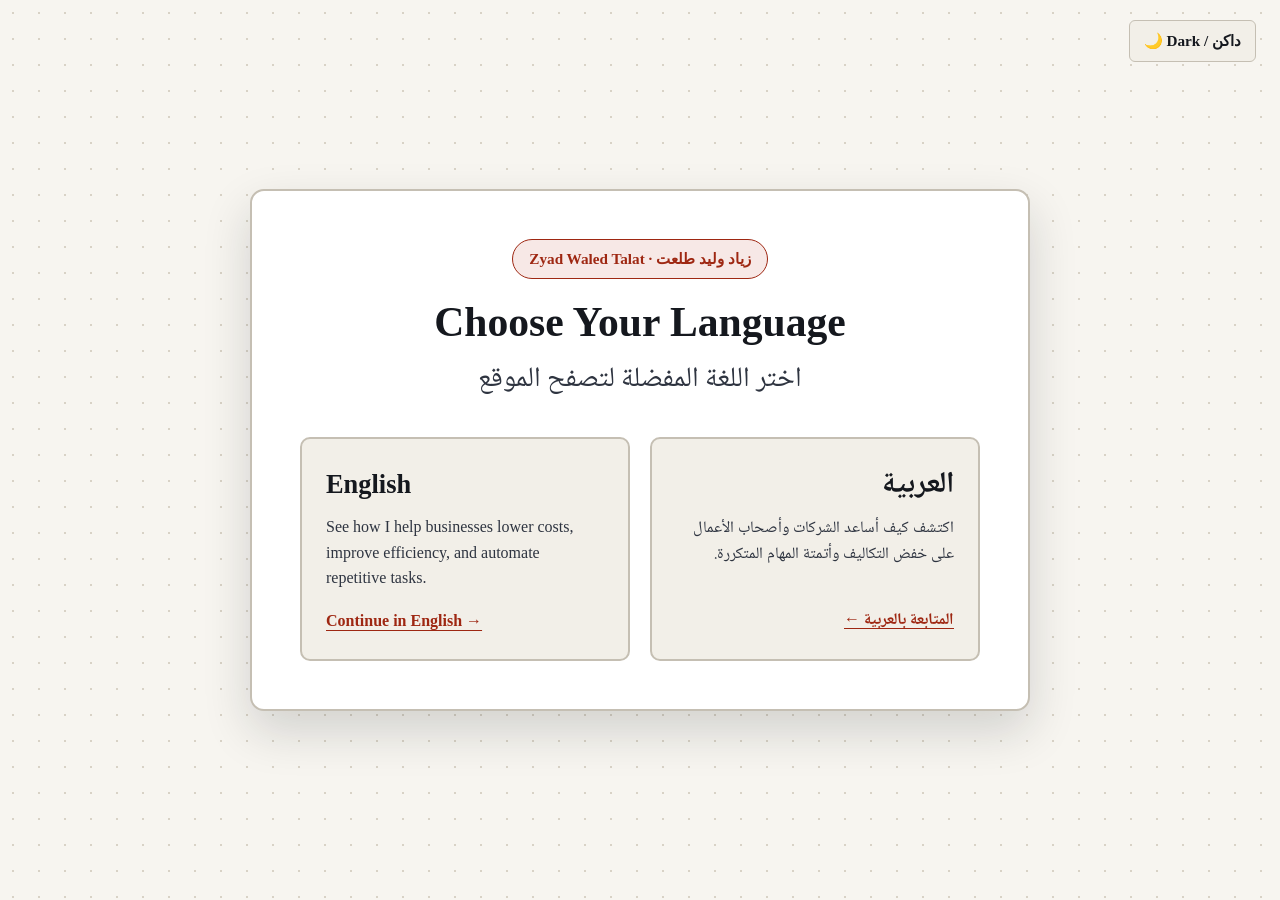
==== commit eaa74c67: "content: remove address from hero badge title" ====
--- a/index.html
+++ b/index.html
@@ -171,7 +171,7 @@
         <div class="container">
           <div class="hero-card">
             <span class="section-eyebrow" id="hero-badge">
-              AI and Automation Specialist · 6th of October City, Egypt
+              AI and Automation Specialist
             </span>
 
             <h1 class="hero-headline" id="main-heading">
@@ -186,7 +186,7 @@
               Whether your team spends hours answering repeated customer questions, sorting incoming emails, or copying data between tools, I design reliable automations and AI assistants that fit the way you already work.
             </p>
 
-            <!-- Primary Customer CTAs: Call, Email, Download CV, View Work -->
+            <!-- Primary Customer CTAs: Call, WhatsApp, Email, Download CV, View Work -->
             <div class="hero-actions">
               <a class="btn btn--primary" id="hero-cta-call" href="tel:+201006889003">
                 <span aria-hidden="true">📞</span>
@@ -194,6 +194,17 @@
                 <span class="ltr-inline">(+20 100 688 9003)</span>
               </a>
 
+              <a
+                class="btn btn--secondary"
+                id="hero-cta-whatsapp"
+                href="https://wa.me/201006889003"
+                target="_blank"
+                rel="noopener noreferrer"
+              >
+                <span aria-hidden="true">💬</span>
+                <span id="hero-cta-whatsapp-text">WhatsApp Me</span>
+              </a>
+
               <a class="btn btn--secondary" id="hero-cta-email" href="mailto:zyadwaled780@gmail.com">
                 <span aria-hidden="true">✉️</span>
                 <span id="hero-cta-email-text">Email Me</span>
@@ -207,6 +218,16 @@
               >
                 <span aria-hidden="true">📄</span>
                 <span id="hero-cta-cv-text">Download CV (PDF)</span>
+              </a>
+
+              <a
+                class="btn btn--outline"
+                id="hero-cta-cv-word"
+                href="assets/Zyad-Waled-Talat-CV.docx"
+                download="Zyad-Waled-Talat-CV.docx"
+              >
+                <span aria-hidden="true">📝</span>
+                <span id="hero-cta-cv-word-text">Download CV (Word)</span>
               </a>
 
               <a class="btn btn--outline" id="hero-cta-work" href="work.html">
@@ -277,15 +298,26 @@
               <h2 class="section-title" id="bg-title">Education, Experience, and Certifications</h2>
               <p class="section-subtitle" id="bg-subtitle"></p>
             </div>
-            <a
-              class="btn btn--outline"
-              id="bg-cv-cta"
-              href="assets/Zyad-Waled-Talat-CV.pdf"
-              download="Zyad-Waled-Talat-CV.pdf"
-            >
-              <span aria-hidden="true">📄</span>
-              <span id="bg-cv-cta-text">Download Full CV (PDF)</span>
-            </a>
+            <div style="display: flex; flex-wrap: wrap; gap: 10px;">
+              <a
+                class="btn btn--outline"
+                id="bg-cv-cta"
+                href="assets/Zyad-Waled-Talat-CV.pdf"
+                download="Zyad-Waled-Talat-CV.pdf"
+              >
+                <span aria-hidden="true">📄</span>
+                <span id="bg-cv-cta-text">Download CV (PDF)</span>
+              </a>
+              <a
+                class="btn btn--outline"
+                id="bg-cv-word-cta"
+                href="assets/Zyad-Waled-Talat-CV.docx"
+                download="Zyad-Waled-Talat-CV.docx"
+              >
+                <span aria-hidden="true">📝</span>
+                <span id="bg-cv-word-cta-text">Download CV (Word)</span>
+              </a>
+            </div>
           </div>
 
           <div class="credentials-grid">
@@ -338,6 +370,17 @@
                 <span class="ltr-inline">(+20 100 688 9003)</span>
               </a>
 
+              <a
+                class="btn btn--secondary"
+                id="contact-cta-whatsapp"
+                href="https://wa.me/201006889003"
+                target="_blank"
+                rel="noopener noreferrer"
+              >
+                <span aria-hidden="true">💬</span>
+                <span id="contact-cta-whatsapp-text">WhatsApp Me</span>
+              </a>
+
               <a class="btn btn--secondary" id="contact-cta-email" href="mailto:zyadwaled780@gmail.com">
                 <span aria-hidden="true">✉️</span>
                 <span id="contact-cta-email-text">Email Me</span>
@@ -351,6 +394,16 @@
               >
                 <span aria-hidden="true">📄</span>
                 <span id="contact-cta-cv-text">Download CV (PDF)</span>
+              </a>
+
+              <a
+                class="btn btn--outline"
+                id="contact-cta-cv-word"
+                href="assets/Zyad-Waled-Talat-CV.docx"
+                download="Zyad-Waled-Talat-CV.docx"
+              >
+                <span aria-hidden="true">📝</span>
+                <span id="contact-cta-cv-word-text">Download CV (Word)</span>
               </a>
             </div>
 
@@ -360,6 +413,22 @@
                 <span class="contact-detail-box__label" id="contact-label-phone">Phone</span>
                 <div class="contact-detail-box__value">
                   <a class="contact-detail-box__link ltr-inline" href="tel:+201006889003">+201006889003</a>
+                </div>
+              </div>
+
+              <!-- WhatsApp -->
+              <div class="contact-detail-box">
+                <span class="contact-detail-box__label" id="contact-label-whatsapp">WhatsApp</span>
+                <div class="contact-detail-box__value">
+                  <a
+                    class="contact-detail-box__link"
+                    id="contact-action-whatsapp"
+                    href="https://wa.me/201006889003"
+                    target="_blank"
+                    rel="noopener noreferrer"
+                  >
+                    Chat on WhatsApp ↗
+                  </a>
                 </div>
               </div>
 
@@ -431,7 +500,15 @@
             href="assets/Zyad-Waled-Talat-CV.pdf"
             download="Zyad-Waled-Talat-CV.pdf"
           >
-            Download CV
+            Download CV (PDF)
+          </a>
+          <a
+            class="site-footer__link"
+            id="footer-link-cv-word"
+            href="assets/Zyad-Waled-Talat-CV.docx"
+            download="Zyad-Waled-Talat-CV.docx"
+          >
+            Download CV (Word)
           </a>
         </div>
       </div>
@@ -470,6 +547,15 @@
         <p class="digital-twin-panel__text" id="dt-panel-note" style="font-weight: 600; color: var(--text);"></p>
         <div class="digital-twin-panel__actions">
           <a class="btn btn--primary" id="dt-call-btn" href="tel:+201006889003">Call Me</a>
+          <a
+            class="btn btn--secondary"
+            id="dt-whatsapp-btn"
+            href="https://wa.me/201006889003"
+            target="_blank"
+            rel="noopener noreferrer"
+          >
+            WhatsApp Me
+          </a>
           <a class="btn btn--secondary" id="dt-email-btn" href="mailto:zyadwaled780@gmail.com">Email Me</a>
         </div>
         <a
--- a/css/tokens.css
+++ b/css/tokens.css
@@ -82,8 +82,8 @@
 /* --- Bilingual Typography Tokens --- */
 :root,
 html[lang="en"] {
-  --font-display: 'Playfair Display', Georgia, 'Times New Roman', serif;
-  --font-body:    'Open Sans', -apple-system, BlinkMacSystemFont, 'Segoe UI', Roboto, sans-serif;
+  --font-display: 'Times New Roman', Times, Georgia, serif;
+  --font-body:    'Times New Roman', Times, Georgia, serif;
   --font-ui:      var(--font-body);
   --font-mono:    var(--font-body);
   --line-body:    1.7;
@@ -91,9 +91,8 @@
 }
 
 html[lang="ar"] {
-  /* Genuine Ruqʿah font (خط الرقعة) for prominent headings */
-  --font-display: 'Aref Ruqaa', 'Ruqaa', 'Amiri', serif;
-  /* Genuine Naskh font (خط النسخ) for body, nav, buttons, and labels */
+  /* Genuine Naskh font (خط النسخ) for all headings, body, nav, buttons, and labels */
+  --font-display: 'Noto Naskh Arabic', 'Amiri', 'Traditional Arabic', serif;
   --font-body:    'Noto Naskh Arabic', 'Amiri', 'Traditional Arabic', serif;
   --font-ui:      var(--font-body);
   --font-mono:    var(--font-body);
--- a/css/ui.css
+++ b/css/ui.css
@@ -61,14 +61,14 @@
 }
 
 .lang-chooser__title {
-  font-family: 'Playfair Display', Georgia, serif;
+  font-family: 'Times New Roman', Times, Georgia, serif;
   font-size: clamp(1.85rem, 3.5vw, 2.6rem);
   color: var(--text);
   margin-bottom: 8px;
 }
 
 .lang-chooser__subtitle {
-  font-family: 'Aref Ruqaa', 'Noto Naskh Arabic', serif;
+  font-family: 'Noto Naskh Arabic', 'Amiri', 'Traditional Arabic', serif;
   font-size: clamp(1.35rem, 2.5vw, 1.75rem);
   color: var(--text-secondary);
   margin-bottom: 32px;
@@ -97,7 +97,7 @@
 .lang-option-btn--en {
   direction: ltr;
   text-align: left;
-  font-family: 'Open Sans', sans-serif;
+  font-family: 'Times New Roman', Times, Georgia, serif;
 }
 
 .lang-option-btn--ar {
@@ -123,11 +123,11 @@
 }
 
 .lang-option-btn--en .lang-option-btn__name {
-  font-family: 'Playfair Display', Georgia, serif;
+  font-family: 'Times New Roman', Times, Georgia, serif;
 }
 
 .lang-option-btn--ar .lang-option-btn__name {
-  font-family: 'Aref Ruqaa', serif;
+  font-family: 'Noto Naskh Arabic', 'Amiri', 'Traditional Arabic', serif;
   font-size: 1.85rem;
   line-height: 1.4;
 }
